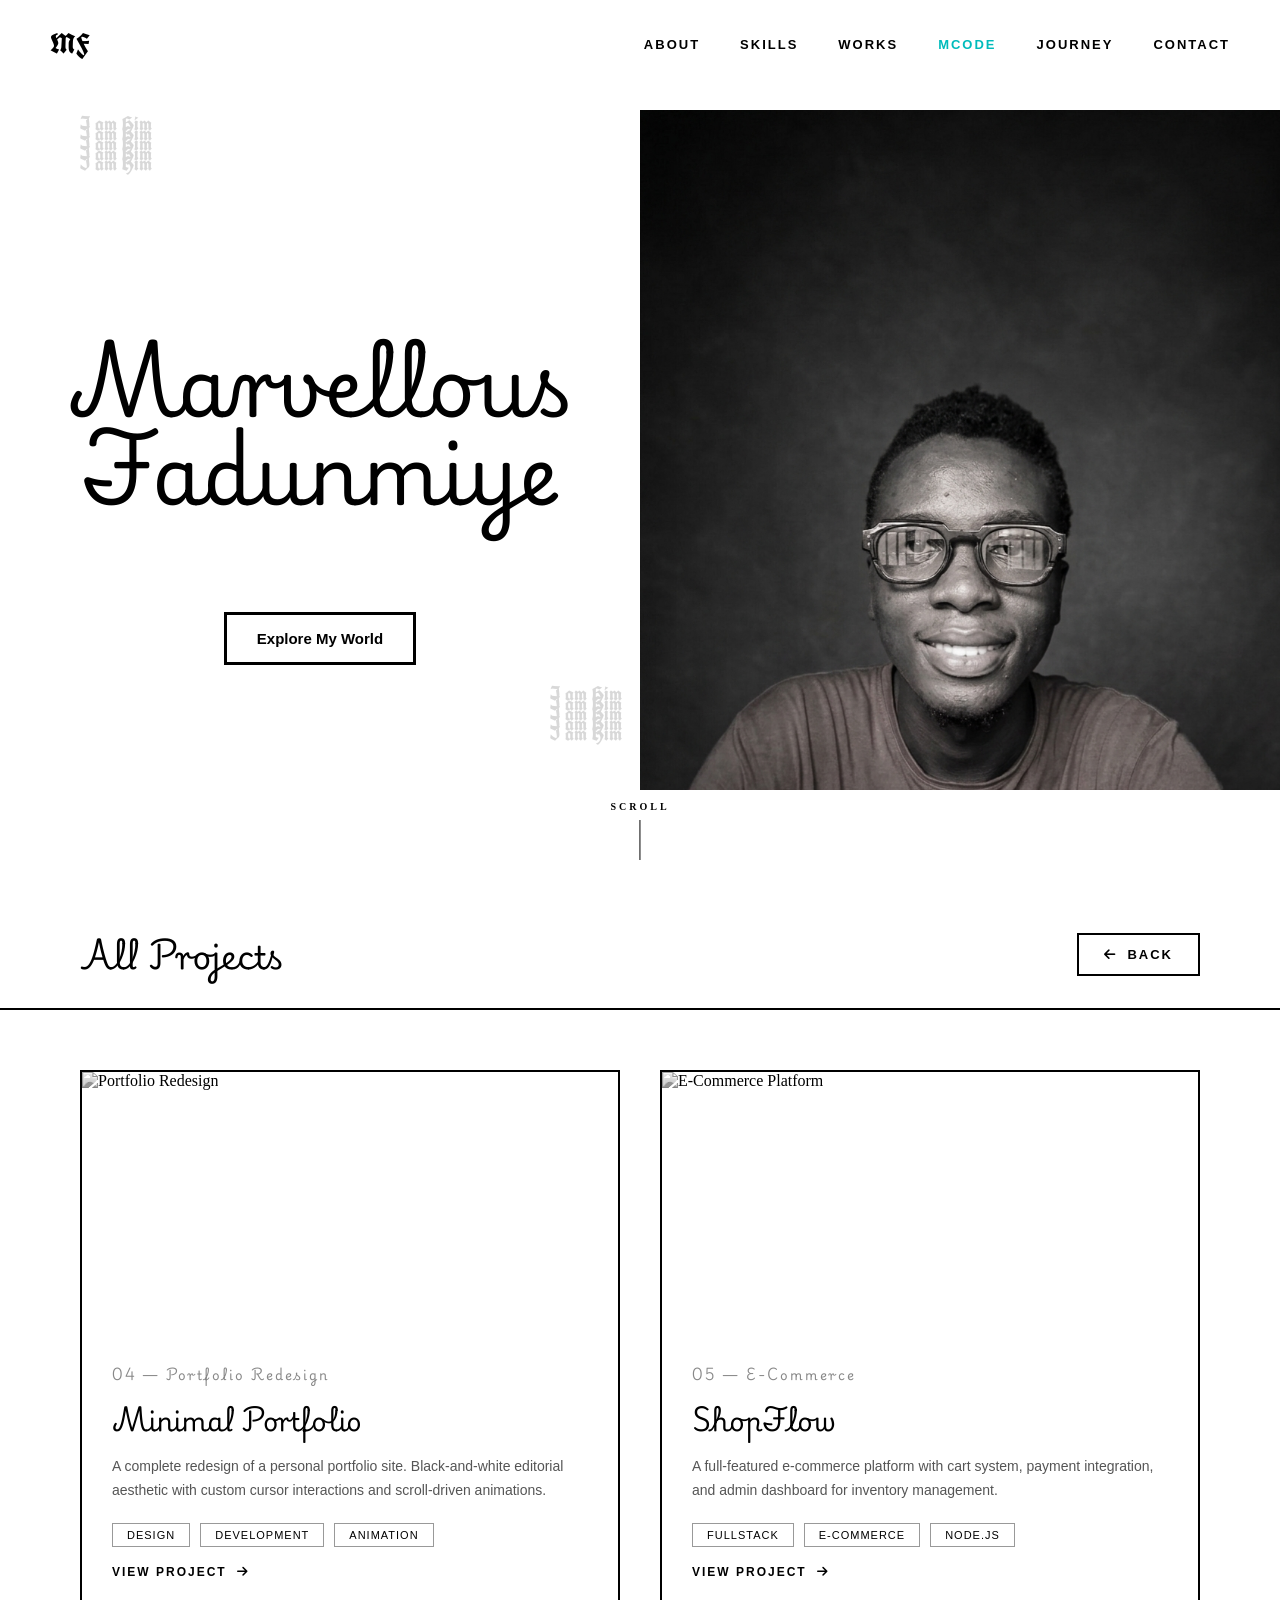
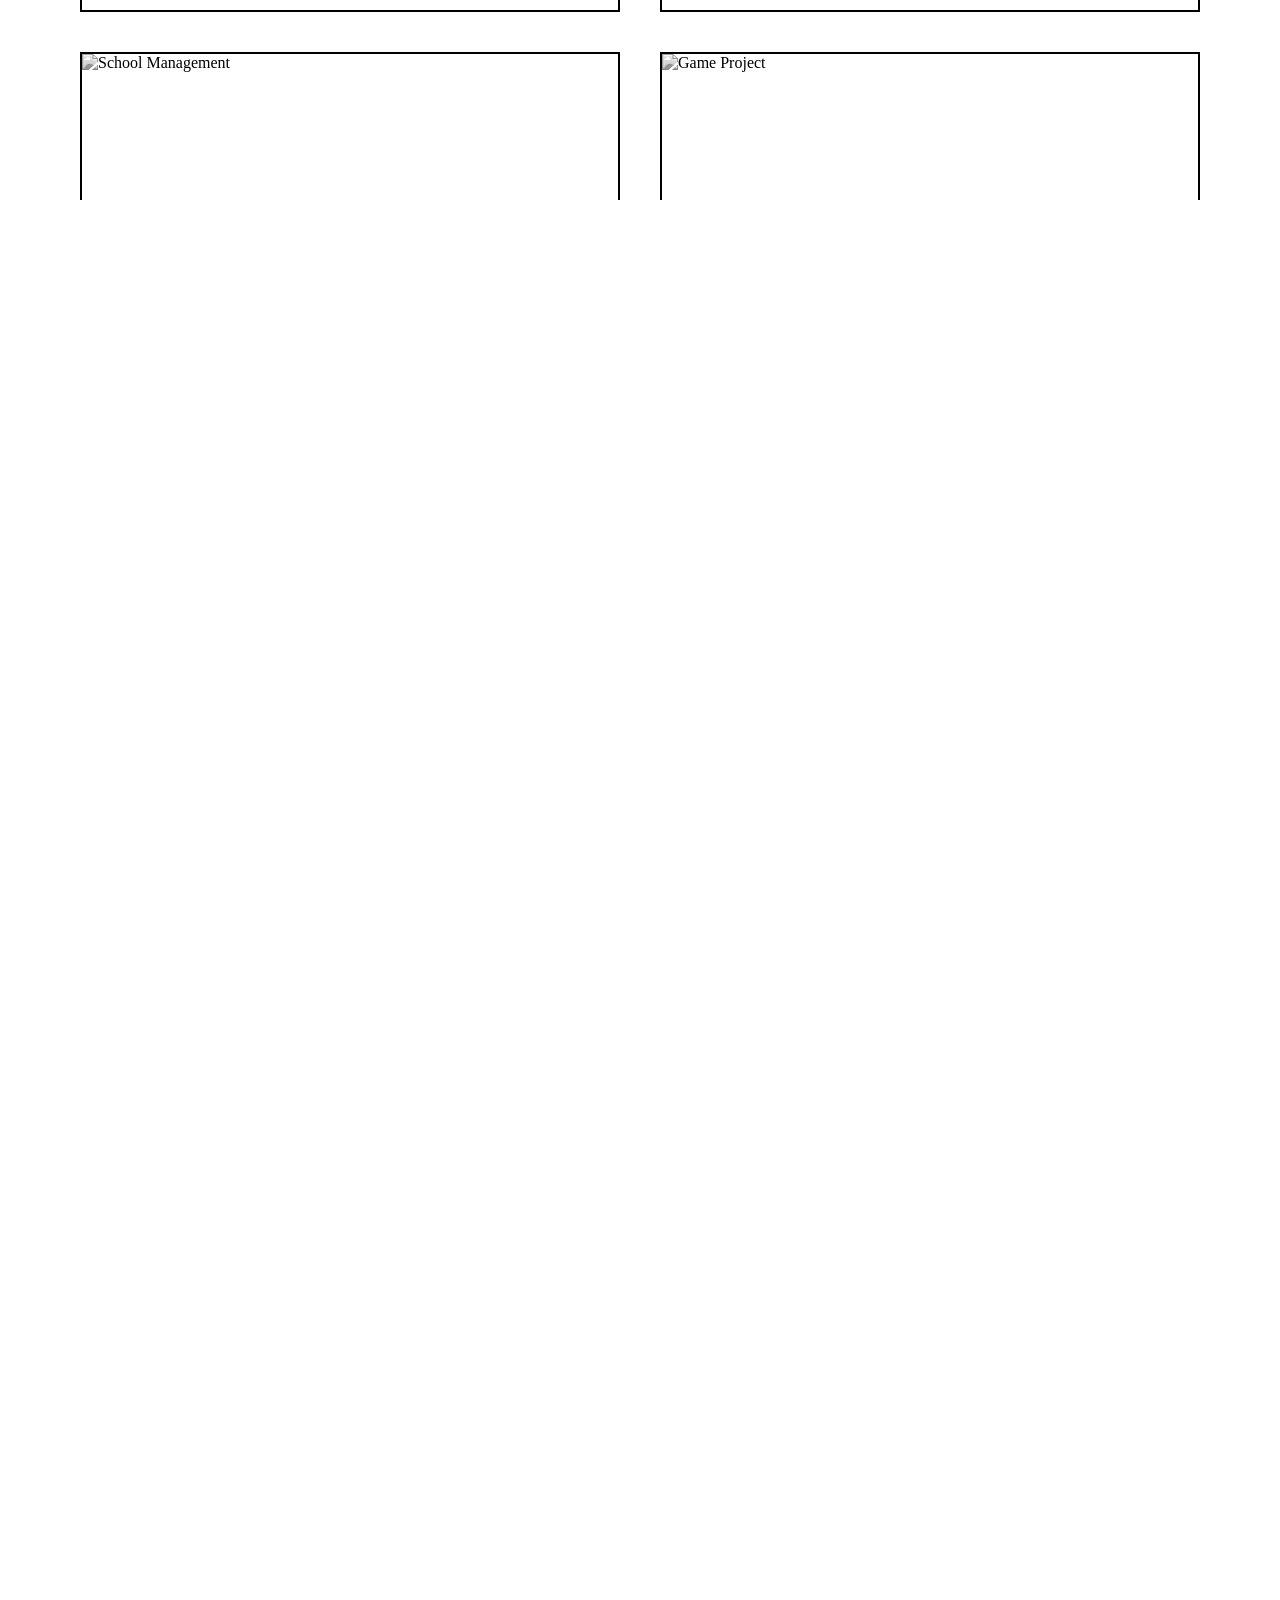
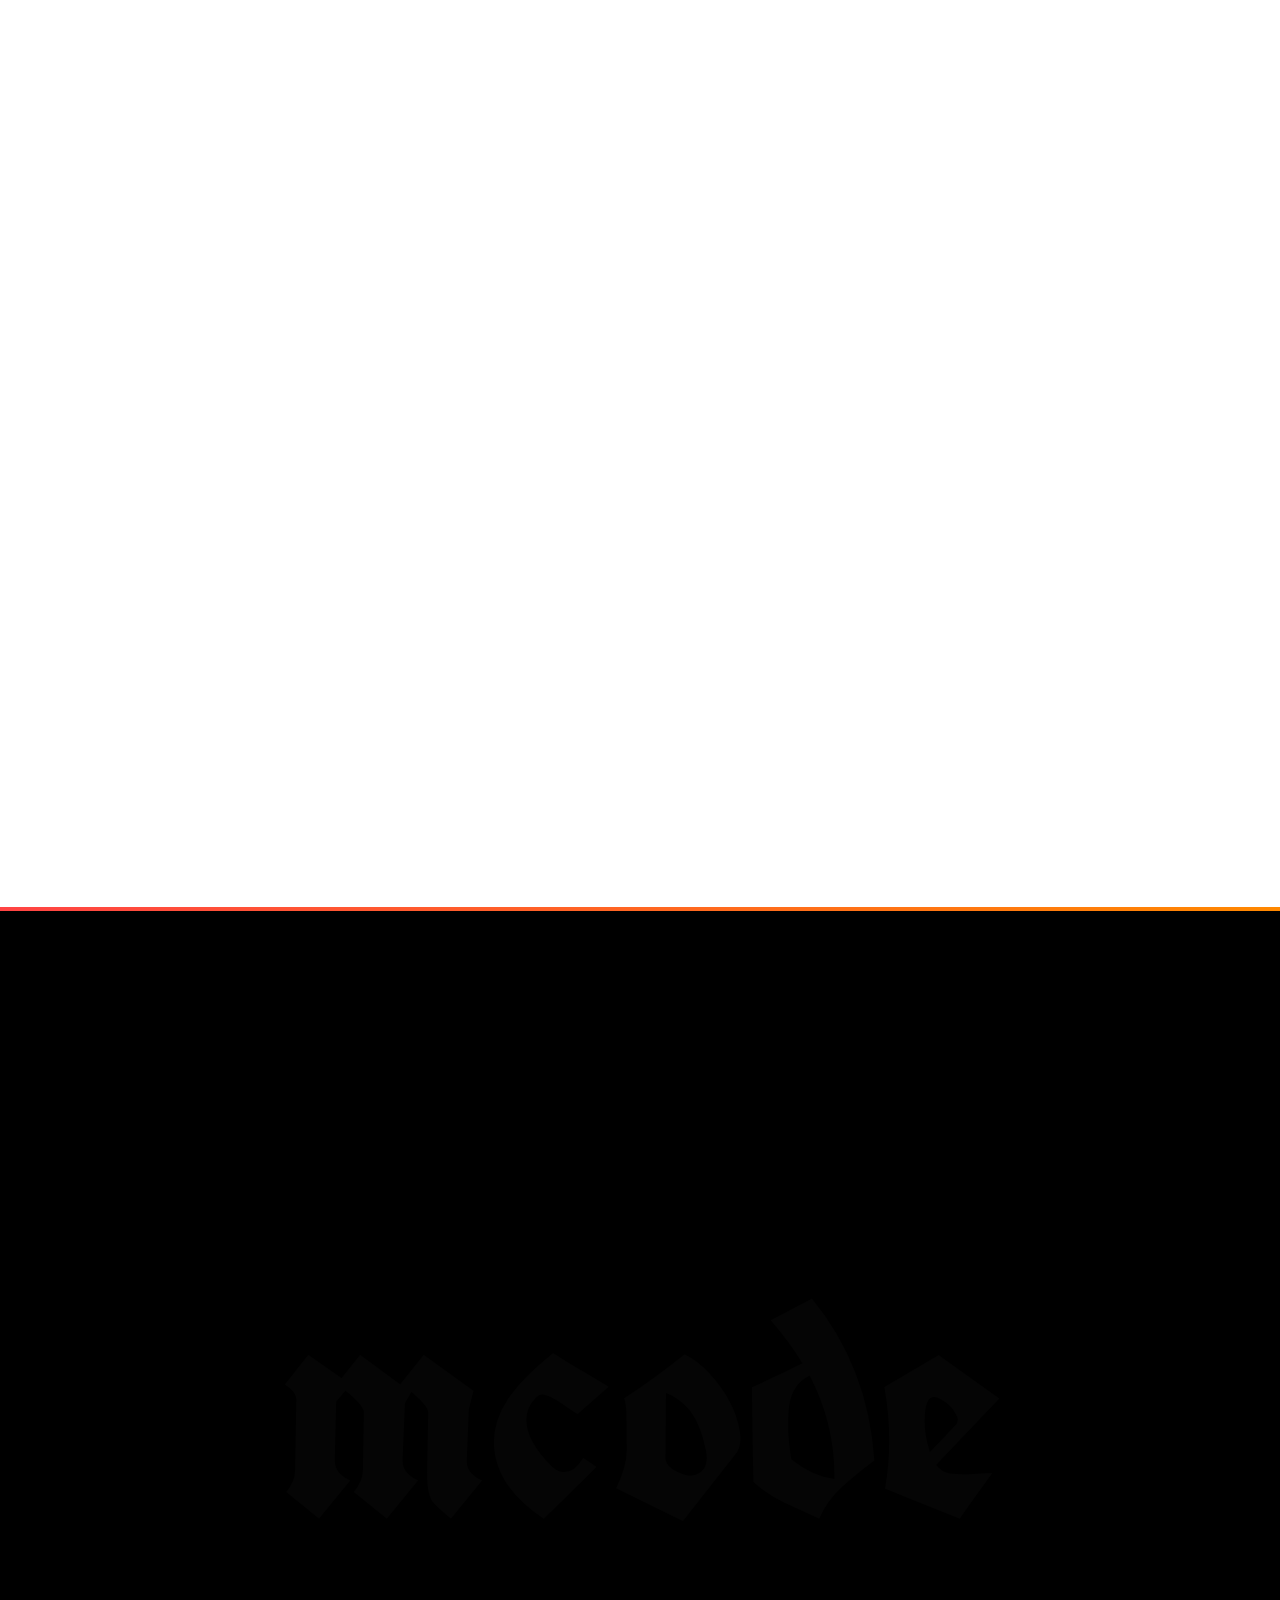
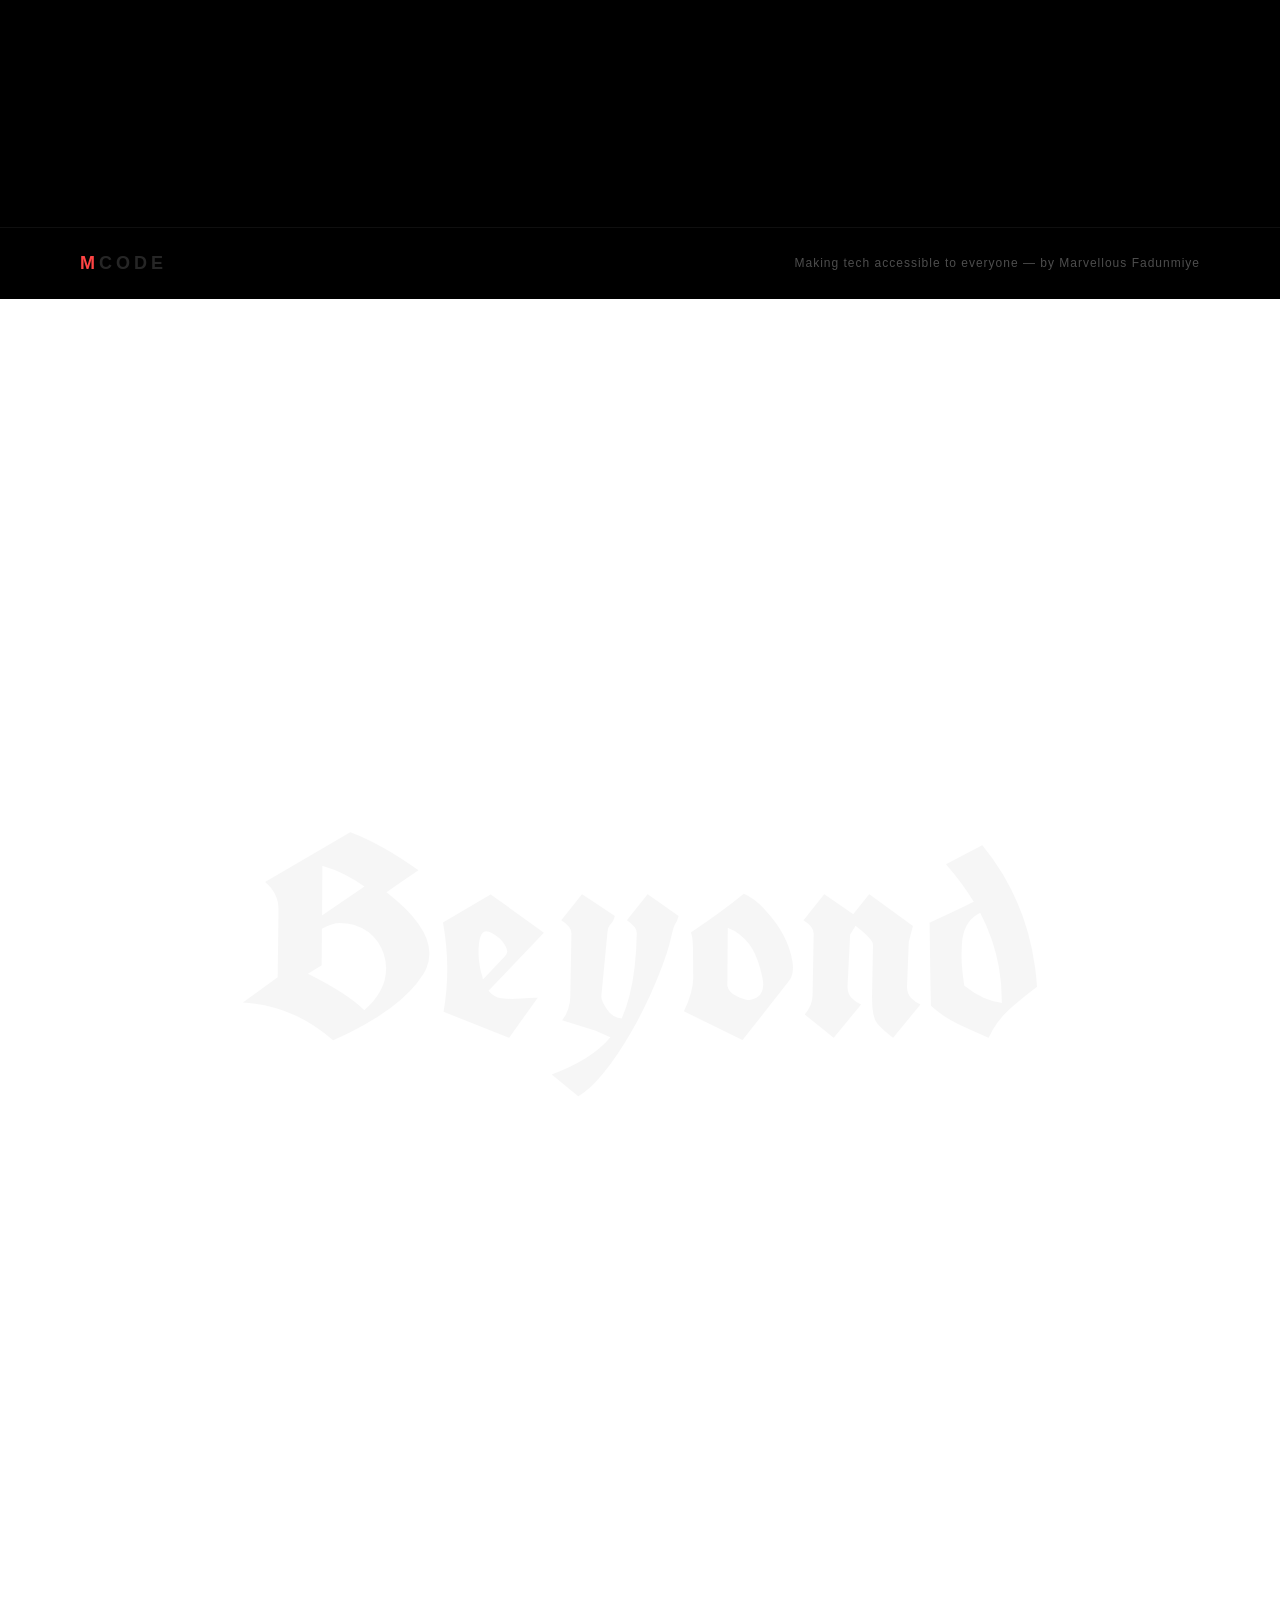
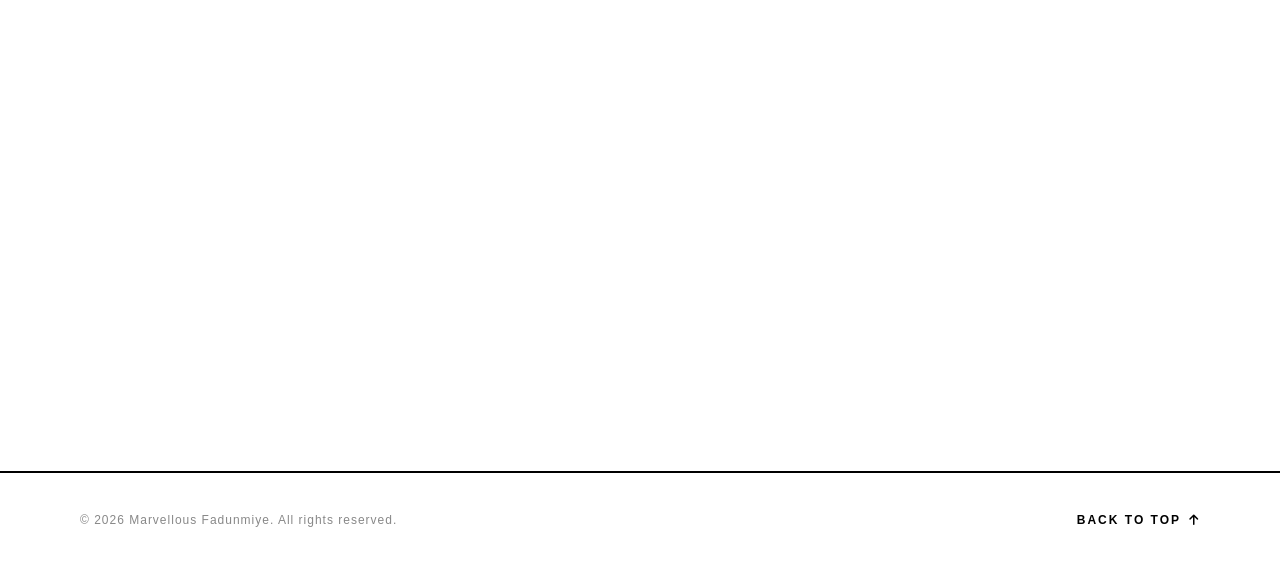
==== index.html @ e7feb82c "add content" ====
<!doctype html>
<html lang="en">
  <head>
    <meta charset="UTF-8" />
    <meta name="viewport" content="width=device-width, initial-scale=1.0" />
    <title>Marvellous Fadunmiye</title>
    <link rel="stylesheet" href="./style/main.css" />
    <link
      rel="stylesheet"
      href="https://cdnjs.cloudflare.com/ajax/libs/font-awesome/6.5.0/css/all.min.css"
    />
  </head>
  <body>
    <div class="cursor-dot" id="cursorDot"></div>
    <div class="cursor-ring" id="cursorRing"></div>

    <!-- Navigation -->
    <nav>
      <a href="#" class="logo">MF</a>
      <ul class="nav-links">
        <li><a href="#about">About</a></li>
        <li><a href="#skills">Skills</a></li>
        <li><a href="#works">Works</a></li>
        <li><a href="#mcode" class="mcode-link">mcode</a></li>
        <li><a href="#experience">Journey</a></li>
        <li><a href="#contact">Contact</a></li>
      </ul>
      <div class="menu-toggle" id="menuToggle">
        <span></span><span></span><span></span>
      </div>
    </nav>

    <!-- Mobile Menu -->
    <div class="mobile-menu" id="mobileMenu">
      <a href="#about" onclick="closeMenu()">About</a>
      <a href="#skills" onclick="closeMenu()">Skills</a>
      <a href="#works" onclick="closeMenu()">Works</a>
      <a href="#mcode" class="mcode-mobile-link" onclick="closeMenu()">mcode</a>
      <a href="#experience" onclick="closeMenu()">Journey</a>
      <a href="#contact" onclick="closeMenu()">Contact</a>
    </div>

    <!-- Hero -->
    <section class="introduction" id="hero">
      <div class="cta">
        <p class="nom">Marvellous<br />Fadunmiye</p>
        <div class="des">
          <p>I am Him</p>
          <p>I am Him</p>
          <p>I am Him</p>
          <p>I am Him</p>
          <p>I am Him</p>
        </div>
        <div class="des2">
          <p>I am Him</p>
          <p>I am Him</p>
          <p>I am Him</p>
          <p>I am Him</p>
          <p>I am Him</p>
        </div>
        <button
          class="btn"
          onclick="
            document
              .getElementById('about')
              .scrollIntoView({ behavior: 'smooth' })
          "
        >
          Explore My World
        </button>
      </div>
      <div class="img">
        <img src="img/1778254512296 (2).png" alt="Marvellous Fadunmiye" />
      </div>
      <div class="scroll-indicator">
        <span>Scroll</span>
        <div class="line"></div>
      </div>
    </section>

    <!-- Marquee -->
    <div class="marquee-section">
      <div class="marquee-track">
        <span>Developer</span><span>Designer</span><span>Teacher</span>
        <span>Founder</span><span>Game Dev</span><span>Francophone</span>
        <span>Developer</span><span>Designer</span><span>Teacher</span>
        <span>Founder</span><span>Game Dev</span><span>Francophone</span>
      </div>
    </div>

    <!-- About -->
    <section class="about" id="about">
      <div class="about-text">
        <div class="section-label reveal">About Me</div>
        <div class="section-title reveal reveal-delay-1">
          A developer,<br />a teacher,<br />a builder
        </div>
        <p class="reveal reveal-delay-2">
          I started learning web development in 2023 at
          <strong>Larva Coding Academy</strong>. That same year, after
          completing my training, I was recruited as a tutor there — I went from
          student to teacher in months. That experience shaped everything.
        </p>
        <p class="reveal reveal-delay-3">
          Since then, I've worked on countless projects — from websites to web
          apps to brand identities. In 2024, I was privileged to teach at a
          <strong>federal college in Ibadan</strong>, further deepening my
          passion for education and knowledge transfer.
        </p>
        <p class="reveal reveal-delay-4">
          In 2025, I picked up <strong>French</strong> because I fell in love
          with the language. And now in 2026, I'm building
          <strong>mcode</strong> — an online tech school born from a simple
          truth: a lot of people want to learn tech but can't afford it, and
          when they try to teach themselves, they get stuck. I'm changing that.
        </p>

        <div class="about-stats reveal">
          <div class="stat">
            <h3>2023</h3>
            <p>Started Coding</p>
          </div>
          <div class="stat">
            <h3>50+</h3>
            <p>Projects Built</p>
          </div>
          <div class="stat">
            <h3>2+</h3>
            <p>Years Teaching</p>
          </div>
        </div>
      </div>

      <div class="about-image reveal">
        <div class="frame">
          <img src="img/20260213_133821.jpg" alt="About Marvellous" />
        </div>
        <div class="offset-text">Larva '23</div>
      </div>
    </section>

    <!-- Skills -->
    <section class="skills" id="skills">
      <div class="section-label reveal">What I Do</div>
      <div class="section-title reveal reveal-delay-1">Skills & Expertise</div>

      <div class="skills-grid">
        <div class="skill-card reveal reveal-delay-1">
          <div class="skill-number">01</div>
          <div class="skill-icon"><i class="fas fa-code"></i></div>
          <h3>Web Development</h3>
          <p>
            Building fast, responsive, and accessible websites and web apps
            using modern frameworks and clean code.
          </p>
        </div>
        <div class="skill-card reveal reveal-delay-2">
          <div class="skill-number">02</div>
          <div class="skill-icon"><i class="fas fa-pen-nib"></i></div>
          <h3>UI/UX Design</h3>
          <p>
            Creating intuitive interfaces and seamless user experiences that
            connect people with products meaningfully.
          </p>
        </div>
        <div class="skill-card reveal reveal-delay-3">
          <div class="skill-number">03</div>
          <div class="skill-icon"><i class="fas fa-gamepad"></i></div>
          <h3>Game Development</h3>
          <p>
            Newly diving into game dev — exploring interactive worlds,
            mechanics, and bringing creative ideas to life through code.
          </p>
        </div>
        <div class="skill-card reveal reveal-delay-4">
          <div class="skill-number">04</div>
          <div class="skill-icon">
            <i class="fas fa-chalkboard-teacher"></i>
          </div>
          <h3>Teaching & Mentoring</h3>
          <p>
            From Larva Coding Academy to a federal college in Ibadan — breaking
            down complex concepts so anyone can understand.
          </p>
        </div>
        <div class="skill-card reveal reveal-delay-1">
          <div class="skill-number">05</div>
          <div class="skill-icon"><i class="fas fa-palette"></i></div>
          <h3>Brand Identity</h3>
          <p>
            Developing cohesive visual identities — from logos to full brand
            systems that tell your story effectively.
          </p>
        </div>
        <div class="skill-card reveal reveal-delay-2">
          <div class="skill-number">06</div>
          <div class="skill-icon"><i class="fas fa-language"></i></div>
          <h3>French Language</h3>
          <p>
            Learning French since 2025 out of pure love for the language. Adding
            a bilingual edge to everything I build.
          </p>
        </div>
      </div>
    </section>

    <!-- Works -->
    <section class="works" id="works">
      <div class="section-label reveal">Selected Works</div>
      <div class="section-title reveal reveal-delay-1">Recent Projects</div>

      <div class="works-grid">
        <div class="work-item reveal">
          <div class="work-info">
            <div class="work-number">01</div>
            <h3>Lumina Dashboard</h3>
            <p>
              A comprehensive analytics dashboard designed for a fintech
              startup. Clean data visualization with real-time updates and an
              intuitive navigation system.
            </p>
            <div class="work-tags">
              <span>UI/UX</span><span>Dashboard</span><span>Fintech</span>
            </div>
            <a href="#" class="work-link"
              >View Project <i class="fas fa-arrow-right"></i
            ></a>
          </div>
          <div class="work-image">
            <img src="img/1778254512296 (2).png" alt="Lumina Dashboard" />
          </div>
        </div>

        <div class="work-item reverse reveal">
          <div class="work-info">
            <div class="work-number">02</div>
            <h3>Noir Fashion</h3>
            <p>
              An e-commerce platform for a luxury fashion brand. Minimalist
              design approach with emphasis on product photography and smooth
              shopping experience.
            </p>
            <div class="work-tags">
              <span>E-Commerce</span><span>Fashion</span><span>Branding</span>
            </div>
            <a href="#" class="work-link"
              >View Project <i class="fas fa-arrow-right"></i
            ></a>
          </div>
          <div class="work-image">
            <img src="img/1778254512296 (2).png" alt="Noir Fashion" />
          </div>
        </div>

        <div class="work-item reveal">
          <div class="work-info">
            <div class="work-number">03</div>
            <h3>Pulse Health App</h3>
            <p>
              A health and wellness mobile application with habit tracking,
              workout plans, and personalized insights. Designed for simplicity
              and daily motivation.
            </p>
            <div class="work-tags">
              <span>Mobile</span><span>Health</span><span>App Design</span>
            </div>
            <a href="#" class="work-link"
              >View Project <i class="fas fa-arrow-right"></i
            ></a>
          </div>
          <div class="work-image">
            <img src="img/1778254512296 (2).png" alt="Pulse Health App" />
          </div>
        </div>
      </div>

      <div class="view-more-wrap reveal">
        <button class="view-more-btn" onclick="openProjectsPage()">
          View More Projects
          <i class="fas fa-arrow-right"></i>
        </button>
      </div>
    </section>

    <!-- ═══ PROJECTS PAGE (overlay) ═══ -->
    <div class="projects-page" id="projectsPage">
      <div class="projects-page-header">
        <h2>All Projects</h2>
        <button class="back-btn" onclick="closeProjectsPage()">
          <i class="fas fa-arrow-left"></i> Back
        </button>
      </div>
      <div class="projects-page-body">
        <div class="projects-page-grid">
          <div class="pp-card">
            <div class="pp-card-img">
              <img
                src="https://picsum.photos/seed/pp-portfolio/600/400.jpg"
                alt="Portfolio Redesign"
              />
            </div>
            <div class="pp-card-body">
              <div class="pp-num">04 — Portfolio Redesign</div>
              <h3>Minimal Portfolio</h3>
              <p>
                A complete redesign of a personal portfolio site.
                Black-and-white editorial aesthetic with custom cursor
                interactions and scroll-driven animations.
              </p>
              <div class="work-tags" style="margin-bottom: 15px">
                <span>Design</span><span>Development</span
                ><span>Animation</span>
              </div>
              <a href="#" class="work-link"
                >View Project <i class="fas fa-arrow-right"></i
              ></a>
            </div>
          </div>

          <div class="pp-card">
            <div class="pp-card-img">
              <img
                src="https://picsum.photos/seed/pp-ecom/600/400.jpg"
                alt="E-Commerce Platform"
              />
            </div>
            <div class="pp-card-body">
              <div class="pp-num">05 — E-Commerce</div>
              <h3>ShopFlow</h3>
              <p>
                A full-featured e-commerce platform with cart system, payment
                integration, and admin dashboard for inventory management.
              </p>
              <div class="work-tags" style="margin-bottom: 15px">
                <span>Fullstack</span><span>E-Commerce</span
                ><span>Node.js</span>
              </div>
              <a href="#" class="work-link"
                >View Project <i class="fas fa-arrow-right"></i
              ></a>
            </div>
          </div>

          <div class="pp-card">
            <div class="pp-card-img">
              <img
                src="https://picsum.photos/seed/pp-school/600/400.jpg"
                alt="School Management"
              />
            </div>
            <div class="pp-card-body">
              <div class="pp-num">06 — EdTech</div>
              <h3>SchoolManage Pro</h3>
              <p>
                A school management system built for a federal college in
                Ibadan. Handles student records, course registration, and result
                computation.
              </p>
              <div class="work-tags" style="margin-bottom: 15px">
                <span>Web App</span><span>Education</span><span>Database</span>
              </div>
              <a href="#" class="work-link"
                >View Project <i class="fas fa-arrow-right"></i
              ></a>
            </div>
          </div>

          <div class="pp-card">
            <div class="pp-card-img">
              <img
                src="https://picsum.photos/seed/pp-game/600/400.jpg"
                alt="Game Project"
              />
            </div>
            <div class="pp-card-body">
              <div class="pp-num">07 — Game Dev</div>
              <h3>Shadow Runner</h3>
              <p>
                An early game development project — a 2D side-scroller built as
                I explore the world of game design and interactive storytelling.
              </p>
              <div class="work-tags" style="margin-bottom: 15px">
                <span>Game Dev</span><span>2D</span><span>Experimental</span>
              </div>
              <a href="#" class="work-link"
                >View Project <i class="fas fa-arrow-right"></i
              ></a>
            </div>
          </div>

          <div class="pp-card">
            <div class="pp-card-img">
              <img
                src="https://picsum.photos/seed/pp-blog/600/400.jpg"
                alt="Blog Platform"
              />
            </div>
            <div class="pp-card-body">
              <div class="pp-num">08 — Content</div>
              <h3>InkWell Blog</h3>
              <p>
                A clean, typography-focused blogging platform with markdown
                support, category filtering, and a reading time estimator.
              </p>
              <div class="work-tags" style="margin-bottom: 15px">
                <span>Blog</span><span>Frontend</span><span>Markdown</span>
              </div>
              <a href="#" class="work-link"
                >View Project <i class="fas fa-arrow-right"></i
              ></a>
            </div>
          </div>

          <div class="pp-card">
            <div class="pp-card-img">
              <img
                src="https://picsum.photos/seed/pp-mcode/600/400.jpg"
                alt="mcode"
              />
            </div>
            <div class="pp-card-body">
              <div class="pp-num">09 — Startup</div>
              <h3>mcode</h3>
              <p>
                The brand identity and waitlist landing page for mcode — an
                online tech school making quality tech education accessible to
                everyone.
              </p>
              <div class="work-tags" style="margin-bottom: 15px">
                <span>Branding</span><span>EdTech</span><span>Startup</span>
              </div>
              <a href="#mcode" class="work-link" onclick="closeProjectsPage()"
                >Learn About mcode <i class="fas fa-arrow-right"></i
              ></a>
            </div>
          </div>
        </div>
      </div>
    </div>

    <!-- ═══ MCODE ═══ -->
    <section class="mcode-section" id="mcode">
      <div class="mcode-topbar"></div>
      <div class="mcode-bg-text">mcode</div>

      <div class="mcode-inner">
        <div class="mcode-left">
          <div class="mcode-badge reveal">
            <div class="pulse-dot"></div>
            Coming January 2027
          </div>

          <h2 class="reveal reveal-delay-1">
            Introducing<br /><span class="highlight">mcode</span>
          </h2>

          <p class="mcode-desc reveal reveal-delay-2">
            I've seen the rise of tech firsthand. I've also seen how many people
            want to learn but simply <strong>can't afford it</strong>. They try
            to teach themselves, hit a wall, and get stuck with no one to guide
            them.
          </p>

          <p class="mcode-desc reveal reveal-delay-2" style="margin-top: -15px">
            <strong>mcode</strong> exists to change that. An online tech school
            where quality education isn't locked behind a paywall — where
            anyone, regardless of their background, can learn to code and build
            a future in tech.
          </p>

          <div class="mcode-pills reveal reveal-delay-3">
            <span>Frontend Dev</span><span>Backend Dev</span>
            <span>UI/UX Design</span><span>Mobile Dev</span>
            <span>Game Dev</span><span>React</span> <span>Node.js</span
            ><span>Python</span>
          </div>

          <div class="mcode-cta-row reveal reveal-delay-4">
            <a href="#" class="mcode-btn">
              Join the Waitlist <i class="fas fa-arrow-right"></i>
            </a>
            <a href="#" class="mcode-btn-secondary">
              <i class="fas fa-play"></i> Learn More
            </a>
          </div>
        </div>

        <div class="mcode-right">
          <div class="mcode-countdown-card reveal">
            <div class="mcode-countdown-label">Launch Countdown</div>
            <div class="mcode-countdown" id="countdown">
              <div class="countdown-unit">
                <div class="number" id="days">000</div>
                <div class="label">Days</div>
              </div>
              <div class="countdown-separator">:</div>
              <div class="countdown-unit">
                <div class="number" id="hours">00</div>
                <div class="label">Hours</div>
              </div>
              <div class="countdown-separator">:</div>
              <div class="countdown-unit">
                <div class="number" id="minutes">00</div>
                <div class="label">Mins</div>
              </div>
              <div class="countdown-separator">:</div>
              <div class="countdown-unit">
                <div class="number" id="seconds">00</div>
                <div class="label">Secs</div>
              </div>
            </div>
            <div class="mcode-launch-date">January 31, 2027</div>
          </div>

          <div class="mcode-features reveal reveal-delay-1">
            <div class="mcode-feature">
              <div class="feat-icon"><i class="fas fa-laptop-code"></i></div>
              <h4>Project-Based</h4>
              <p>
                Learn by building real projects, not watching tutorials
                endlessly
              </p>
            </div>
            <div class="mcode-feature">
              <div class="feat-icon">
                <i class="fas fa-hand-holding-heart"></i>
              </div>
              <h4>Accessible</h4>
              <p>
                Quality tech education that doesn't lock people out based on
                funds
              </p>
            </div>
            <div class="mcode-feature">
              <div class="feat-icon"><i class="fas fa-users"></i></div>
              <h4>Community</h4>
              <p>
                A tight-knit community so no one learns alone or gets stuck in
                silence
              </p>
            </div>
            <div class="mcode-feature">
              <div class="feat-icon"><i class="fas fa-certificate"></i></div>
              <h4>Certified</h4>
              <p>
                Earn recognized certificates that actually mean something in the
                industry
              </p>
            </div>
          </div>

          <div class="mcode-social-proof reveal reveal-delay-2">
            <div class="avatars">
              <span>M</span><span>A</span><span>T</span><span>+</span>
            </div>
            <div class="proof-text">
              <strong>200+ people</strong> already on the waitlist
            </div>
          </div>
        </div>
      </div>

      <div class="mcode-bottom-strip">
        <div class="mcode-logo-text"><span>m</span>code</div>
        <p>Making tech accessible to everyone — by Marvellous Fadunmiye</p>
      </div>
    </section>

    <!-- ═══ BEYOND CODE (replaces testimonials) ═══ -->
    <section class="beyond-code" id="beyond">
      <div class="bc-bg">Beyond</div>
      <div class="section-label reveal">Beyond the Code</div>
      <div class="section-title reveal reveal-delay-1">
        More Than<br />Just a Developer
      </div>

      <div class="beyond-grid">
        <div class="bc-card reveal reveal-delay-1">
          <div class="bc-icon"><i class="fas fa-chalkboard-teacher"></i></div>
          <div class="bc-year">Since 2023</div>
          <h3>The Teacher</h3>
          <p>
            From being recruited as a tutor at Larva Coding Academy the same
            year I learned, to teaching at a federal college in Ibadan —
            teaching isn't something I do, it's who I am. I believe knowledge
            multiplies when shared.
          </p>
        </div>

        <div class="bc-card reveal reveal-delay-2">
          <div class="bc-flag">🇫🇷</div>
          <div class="bc-icon"><i class="fas fa-language"></i></div>
          <div class="bc-year">Since 2025</div>
          <h3>The Francophone</h3>
          <p>
            I started learning French in 2025 out of pure love for the language.
            There's something about the way French sounds, the way it expresses
            emotion — it adds another dimension to how I see the world and
            connect with people.
          </p>
        </div>

        <div class="bc-card reveal reveal-delay-3">
          <div class="bc-icon"><i class="fas fa-gamepad"></i></div>
          <div class="bc-year">2026 — Now</div>
          <h3>The Game Developer</h3>
          <p>
            Just stepped into game development and already hooked. There's a
            different kind of magic in building interactive worlds — where code
            meets art meets storytelling. Still early, but the fire is lit.
          </p>
        </div>

        <div class="bc-card reveal reveal-delay-4">
          <div class="bc-icon"><i class="fas fa-heart"></i></div>
          <div class="bc-year">The Mission</div>
          <h3>The Problem Solver</h3>
          <p>
            I saw a problem — people want to learn tech but can't afford it.
            They try self-learning and get stuck. mcode is my answer. Every
            project I take on, every skill I pick up, feeds into this larger
            mission of making tech truly accessible.
          </p>
        </div>
      </div>
    </section>

    <!-- Experience -->
    <section class="experience" id="experience">
      <div>
        <div class="section-label reveal">Journey</div>
        <div class="section-title reveal reveal-delay-1">My Timeline</div>
      </div>

      <div class="timeline reveal reveal-delay-2">
        <div class="timeline-item">
          <div class="year">2026 — Present</div>
          <h3>Founder & CEO</h3>
          <div class="company">mcode — Online Tech School</div>
          <p>
            Building an online tech school from scratch — curriculum design,
            platform development, brand identity. Born from the belief that tech
            education should be accessible to everyone, not just those who can
            afford it.
          </p>
        </div>
        <div class="timeline-item">
          <div class="year">2025</div>
          <h3>French Language Student</h3>
          <div class="company">Self-Taught</div>
          <p>
            Started learning French out of a deep love for the language. Adding
            a bilingual dimension to my skill set and worldview.
          </p>
        </div>
        <div class="timeline-item">
          <div class="year">2024</div>
          <h3>Lecturer</h3>
          <div class="company">Federal College, Ibadan</div>
          <p>
            Privileged to teach at a federal college in Ibadan, further honing
            my ability to break down complex technical concepts for diverse
            groups of students.
          </p>
        </div>
        <div class="timeline-item">
          <div class="year">2023 — 2024</div>
          <h3>Tutor & Web Developer</h3>
          <div class="company">Larva Coding Academy</div>
          <p>
            Started as a student learning web development. Was recruited as a
            tutor the same year after completing my training. Taught multiple
            cohorts while taking on freelance projects.
          </p>
        </div>
        <div class="timeline-item">
          <div class="year">2023</div>
          <h3>The Beginning</h3>
          <div class="company">Larva Coding Academy — Student</div>
          <p>
            Walked into Larva Coding Academy with zero coding knowledge. Walked
            out as a developer — and walked right back in as a teacher. This is
            where it all started.
          </p>
        </div>
      </div>
    </section>

    <!-- Contact -->
    <section class="contact" id="contact">
      <div class="section-label reveal">Get In Touch</div>
      <div class="section-title reveal reveal-delay-1">Let's Connect</div>
      <p class="contact-subtitle reveal reveal-delay-2">
        Got a project, want to collaborate, interested in mcode, or just want to
        say hello? I'm always open to conversations that lead to something
        great.
      </p>
      <a
        href="mailto:hello@marvellousfadunmiye.com"
        class="contact-email reveal reveal-delay-3"
        >hello@marvellousfadunmiye.com</a
      >

      <div class="contact-socials reveal reveal-delay-4">
        <a href="#" aria-label="Twitter"><i class="fab fa-x-twitter"></i></a>
        <a href="#" aria-label="GitHub"><i class="fab fa-github"></i></a>
        <a href="#" aria-label="LinkedIn"><i class="fab fa-linkedin-in"></i></a>
        <a href="#" aria-label="Dribbble"><i class="fab fa-dribbble"></i></a>
        <a href="#" aria-label="Instagram"><i class="fab fa-instagram"></i></a>
      </div>
    </section>

    <!-- Footer -->
    <footer>
      <p>&copy; 2026 Marvellous Fadunmiye. All rights reserved.</p>
      <a href="#hero" class="back-top"
        >Back to Top <i class="fas fa-arrow-up"></i
      ></a>
    </footer>
  </body>
</html>
---- style/main.css ----
@import url("https://fonts.googleapis.com/css2?family=Playwrite+HU:wght@100..400&family=UnifrakturCook:wght@700&display=swap");

* {
  margin: 0;
  padding: 0;
  box-sizing: border-box;
}

::-webkit-scrollbar {
  width: 6px;
}

::-webkit-scrollbar-track {
  background: white;
}

::-webkit-scrollbar-thumb {
  background: black;
  border-radius: 3px;
}

:root {
  --primary-color: white;
  --secondary-color: black;
  --font1: "Playwrite HU", cursive;
  --font2: "UnifrakturCook", cursive;
  --sans: sans-serif;
}

html {
  scroll-behavior: smooth;
}

body {
  background: var(--primary-color);
  color: var(--secondary-color);
  overflow-x: hidden;
  cursor: default;
}

/* ─── CUSTOM CURSOR ─── */
.cursor-dot {
  width: 8px;
  height: 8px;
  background: black;
  border-radius: 50%;
  position: fixed;
  pointer-events: none;
  z-index: 9999;
  transition: transform 0.1s;
  mix-blend-mode: difference;
}

.cursor-ring {
  width: 40px;
  height: 40px;
  border: 2px solid black;
  border-radius: 50%;
  position: fixed;
  pointer-events: none;
  z-index: 9998;
  transition:
    transform 0.15s ease-out,
    width 0.3s,
    height 0.3s,
    border-color 0.3s;
  mix-blend-mode: difference;
}

.cursor-ring.hover {
  width: 60px;
  height: 60px;
  border-color: white;
}

/* ─── NAVIGATION ─── */
nav {
  position: fixed;
  top: 0;
  left: 0;
  width: 100%;
  padding: 25px 50px;
  display: flex;
  justify-content: space-between;
  align-items: center;
  z-index: 100;
  mix-blend-mode: difference;
}

nav .logo {
  font-family: var(--font2);
  font-size: 28px;
  color: white;
  text-decoration: none;
}

nav .nav-links {
  display: flex;
  gap: 40px;
  list-style: none;
}

nav .nav-links a {
  text-decoration: none;
  color: white;
  font-family: var(--sans);
  font-size: 13px;
  font-weight: bold;
  text-transform: uppercase;
  letter-spacing: 2px;
  position: relative;
  padding-bottom: 4px;
}

nav .nav-links a::after {
  content: "";
  position: absolute;
  bottom: 0;
  left: 0;
  width: 0;
  height: 2px;
  background: white;
  transition: width 0.4s ease;
}

nav .nav-links a:hover::after {
  width: 100%;
}

nav .nav-links a.mcode-link {
  color: #ff4444;
}

nav .nav-links a.mcode-link::after {
  background: #ff4444;
}

.menu-toggle {
  display: none;
  flex-direction: column;
  gap: 6px;
  cursor: pointer;
  z-index: 200;
}

.menu-toggle span {
  width: 30px;
  height: 2px;
  background: white;
  transition: 0.3s;
}

.menu-toggle.active span:nth-child(1) {
  transform: rotate(45deg) translate(5px, 6px);
}

.menu-toggle.active span:nth-child(2) {
  opacity: 0;
}

.menu-toggle.active span:nth-child(3) {
  transform: rotate(-45deg) translate(5px, -6px);
}

/* ─── HERO ─── */
.introduction {
  position: relative;
  display: flex;
  align-items: center;
  justify-content: center;
  min-height: 100vh;
}

.cta {
  display: flex;
  align-items: center;
  justify-content: center;
  flex-direction: column;
  height: 650px;
  width: 700px;
}

.cta .nom {
  margin-top: 100px;
  font-family: var(--font1);
  font-size: 80px;
  text-align: center;
  font-weight: bold;
  line-height: 1.1;
}

.cta button {
  margin-top: 100px;
}

.btn {
  background: none;
  border: 3px solid black;
  padding: 15px 30px;
  font-family: var(--sans);
  cursor: pointer;
  font-weight: bold;
  font-size: 15px;
  transition: 0.4s;
  position: relative;
  overflow: hidden;
}

.btn::before {
  content: "";
  position: absolute;
  top: 0;
  left: -100%;
  width: 100%;
  height: 100%;
  background: black;
  transition: left 0.4s ease;
  z-index: -1;
}

.btn:hover::before {
  left: 0;
}

.btn:hover {
  color: white;
  transform: translate(5px, -5px);
  box-shadow:
    -5px 10px rgba(0, 0, 0, 0.1),
    -5px 10px 0px 2px black;
}

.des {
  height: 70px;
  width: 100px;
  font-family: var(--font2);
  position: absolute;
  left: 80px;
  top: 110px;
  opacity: 0.15;
  user-select: none;
}

.des p {
  position: absolute;
  top: 0;
  font-size: 20px;
}

.des p:nth-child(2) {
  top: 10px;
}

.des p:nth-child(3) {
  top: 20px;
}

.des p:nth-child(4) {
  top: 30px;
}

.des p:nth-child(5) {
  top: 40px;
}

.des2 {
  height: 70px;
  width: 100px;
  font-family: var(--font2);
  position: absolute;
  left: 550px;
  bottom: 150px;
  opacity: 0.15;
  user-select: none;
}

.des2 p {
  position: absolute;
  top: 0;
  font-size: 20px;
}

.des2 p:nth-child(2) {
  top: 10px;
}

.des2 p:nth-child(3) {
  top: 20px;
}

.des2 p:nth-child(4) {
  top: 30px;
}

.des2 p:nth-child(5) {
  top: 40px;
}

.img {
  height: 680px;
  width: 700px;
}

.img img {
  width: 100%;
  height: 100%;
  object-fit: cover;
}

.scroll-indicator {
  position: absolute;
  bottom: 40px;
  left: 50%;
  transform: translateX(-50%);
  display: flex;
  flex-direction: column;
  align-items: center;
  gap: 8px;
  animation: bounce 2s infinite;
}

.scroll-indicator span {
  font-size: 10px;
  text-transform: uppercase;
  letter-spacing: 3px;
  font-weight: bold;
}

.scroll-indicator .line {
  width: 1px;
  height: 40px;
  background: black;
  animation: scrollLine 2s infinite;
}

@keyframes bounce {
  0%,
  100% {
    transform: translateX(-50%) translateY(0);
  }

  50% {
    transform: translateX(-50%) translateY(10px);
  }
}

@keyframes scrollLine {
  0% {
    transform: scaleY(0);
    transform-origin: top;
  }

  50% {
    transform: scaleY(1);
    transform-origin: top;
  }

  51% {
    transform: scaleY(1);
    transform-origin: bottom;
  }

  100% {
    transform: scaleY(0);
    transform-origin: bottom;
  }
}

/* ─── SHARED ─── */
section {
  position: relative;
}

.section-label {
  font-family: var(--sans);
  font-size: 11px;
  text-transform: uppercase;
  letter-spacing: 5px;
  font-weight: bold;
  margin-bottom: 20px;
  display: flex;
  align-items: center;
  gap: 15px;
}

.section-label::before {
  content: "";
  width: 40px;
  height: 1px;
  background: black;
}

.section-title {
  font-family: var(--font1);
  font-size: 64px;
  font-weight: bold;
  line-height: 1.1;
  margin-bottom: 40px;
}

/* ─── MARQUEE ─── */
.marquee-section {
  padding: 40px 0;
  border-top: 2px solid black;
  border-bottom: 2px solid black;
  overflow: hidden;
  white-space: nowrap;
}

.marquee-track {
  display: flex;
  animation: marquee 20s linear infinite;
  width: max-content;
}

.marquee-track span {
  font-family: var(--font2);
  font-size: 48px;
  padding: 0 40px;
  display: flex;
  align-items: center;
  gap: 40px;
}

.marquee-track span::after {
  content: "◆";
  font-size: 12px;
}

@keyframes marquee {
  0% {
    transform: translateX(0);
  }

  100% {
    transform: translateX(-50%);
  }
}

/* ─── ABOUT ─── */
.about {
  padding: 150px 80px;
  display: grid;
  grid-template-columns: 1fr 1fr;
  gap: 80px;
  align-items: start;
}

.about-text p {
  font-family: var(--sans);
  font-size: 16px;
  line-height: 1.9;
  margin-bottom: 25px;
  color: #333;
}

.about-image {
  position: relative;
}

.about-image .frame {
  width: 100%;
  aspect-ratio: 3/4;
  overflow: hidden;
  border: 3px solid black;
  position: relative;
}

.about-image .frame img {
  width: 100%;
  height: 100%;
  object-fit: cover;
  filter: grayscale(100%);
  transition: filter 0.6s;
}

.about-image .frame:hover img {
  filter: grayscale(0%);
}

.about-image .offset-text {
  position: absolute;
  bottom: -30px;
  right: -30px;
  font-family: var(--font2);
  font-size: 36px;
  background: white;
  padding: 10px 25px;
  border: 2px solid black;
  box-shadow: 5px 5px 0 black;
}

.about-stats {
  display: grid;
  grid-template-columns: repeat(3, 1fr);
  gap: 30px;
  margin-top: 50px;
  padding-top: 50px;
  border-top: 2px solid black;
}

.stat h3 {
  font-family: var(--font1);
  font-size: 48px;
  font-weight: bold;
}

.stat p {
  font-family: var(--sans);
  font-size: 12px;
  text-transform: uppercase;
  letter-spacing: 2px;
  margin-top: 5px;
  color: #666;
}

/* ─── SKILLS ─── */
.skills {
  padding: 150px 80px;
}

.skills-grid {
  display: grid;
  grid-template-columns: repeat(auto-fit, minmax(240px, 1fr));
  gap: 0;
}

.skill-card {
  border: 2px solid black;
  border-right: none;
  padding: 45px 30px;
  position: relative;
  transition: 0.4s;
  overflow: hidden;
}

.skill-card:last-child {
  border-right: 2px solid black;
}

.skill-card::before {
  content: "";
  position: absolute;
  top: 0;
  left: 0;
  width: 100%;
  height: 0;
  background: black;
  transition: height 0.5s ease;
  z-index: 0;
}

.skill-card:hover::before {
  height: 100%;
}

.skill-card > * {
  position: relative;
  z-index: 1;
}

.skill-card .skill-icon {
  font-size: 28px;
  margin-bottom: 20px;
  transition: color 0.4s;
}

.skill-card:hover .skill-icon {
  color: white;
}

.skill-card h3 {
  font-family: var(--sans);
  font-size: 18px;
  font-weight: bold;
  text-transform: uppercase;
  letter-spacing: 1px;
  margin-bottom: 12px;
  transition: color 0.4s;
}

.skill-card:hover h3 {
  color: white;
}

.skill-card p {
  font-family: var(--sans);
  font-size: 13px;
  line-height: 1.7;
  color: #666;
  transition: color 0.4s;
}

.skill-card:hover p {
  color: #aaa;
}

.skill-card .skill-number {
  position: absolute;
  top: 12px;
  right: 18px;
  font-family: var(--font1);
  font-size: 55px;
  opacity: 0.08;
  font-weight: bold;
  transition: opacity 0.4s;
}

.skill-card:hover .skill-number {
  opacity: 0.2;
  color: white;
}

/* ─── WORKS ─── */
.works {
  padding: 150px 80px;
}

.works-grid {
  display: flex;
  flex-direction: column;
  gap: 0;
}

.work-item {
  display: grid;
  grid-template-columns: 1fr 1fr;
  border-bottom: 2px solid black;
  min-height: 500px;
  transition: 0.4s;
}

.work-item:first-child {
  border-top: 2px solid black;
}

.work-item:hover {
  background: #f5f5f5;
}

.work-info {
  padding: 60px 50px;
  display: flex;
  flex-direction: column;
  justify-content: center;
}

.work-number {
  font-family: var(--font1);
  font-size: 14px;
  margin-bottom: 20px;
  letter-spacing: 2px;
}

.work-info h3 {
  font-family: var(--font1);
  font-size: 42px;
  font-weight: bold;
  margin-bottom: 20px;
  line-height: 1.2;
}

.work-info p {
  font-family: var(--sans);
  font-size: 15px;
  line-height: 1.8;
  color: #555;
  margin-bottom: 30px;
}

.work-tags {
  display: flex;
  gap: 10px;
  flex-wrap: wrap;
  margin-bottom: 30px;
}

.work-tags span {
  border: 1px solid #999;
  padding: 5px 14px;
  font-size: 11px;
  text-transform: uppercase;
  letter-spacing: 1px;
  font-family: var(--sans);
}

.work-link {
  display: inline-flex;
  align-items: center;
  gap: 10px;
  text-decoration: none;
  color: black;
  font-family: var(--sans);
  font-weight: bold;
  font-size: 13px;
  text-transform: uppercase;
  letter-spacing: 2px;
  transition: gap 0.3s;
}

.work-link:hover {
  gap: 20px;
}

.work-image {
  overflow: hidden;
  position: relative;
}

.work-image img {
  width: 100%;
  height: 100%;
  object-fit: cover;
  filter: grayscale(100%);
  transition:
    filter 0.6s,
    transform 0.6s;
}

.work-item:hover .work-image img {
  filter: grayscale(0%);
  transform: scale(1.05);
}

.work-item.reverse .work-info {
  order: 2;
}

.work-item.reverse .work-image {
  order: 1;
}

.view-more-wrap {
  padding: 50px 0 0;
  display: flex;
  justify-content: center;
}

.view-more-btn {
  display: inline-flex;
  align-items: center;
  gap: 12px;
  background: none;
  border: 3px solid black;
  padding: 18px 40px;
  font-family: var(--sans);
  cursor: pointer;
  font-weight: bold;
  font-size: 14px;
  text-transform: uppercase;
  letter-spacing: 2px;
  transition: 0.4s;
  position: relative;
  overflow: hidden;
  color: black;
  text-decoration: none;
}

.view-more-btn::before {
  content: "";
  position: absolute;
  top: 0;
  left: -100%;
  width: 100%;
  height: 100%;
  background: black;
  transition: left 0.4s ease;
  z-index: -1;
}

.view-more-btn:hover::before {
  left: 0;
}

.view-more-btn:hover {
  color: white;
  transform: translate(5px, -5px);
  box-shadow:
    -5px 10px rgba(0, 0, 0, 0.1),
    -5px 10px 0px 2px black;
}

/* ─── PROJECTS PAGE OVERLAY ─── */
.projects-page {
  position: fixed;
  top: 0;
  left: 0;
  width: 100%;
  height: 100vh;
  background: white;
  z-index: 500;
  overflow-y: auto;
  transform: translateY(100%);
  transition: transform 0.6s cubic-bezier(0.65, 0, 0.35, 1);
}

.projects-page.open {
  transform: translateY(0);
}

.projects-page-header {
  position: sticky;
  top: 0;
  background: white;
  z-index: 10;
  padding: 25px 80px;
  display: flex;
  justify-content: space-between;
  align-items: center;
  border-bottom: 2px solid black;
}

.projects-page-header h2 {
  font-family: var(--font1);
  font-size: 32px;
  font-weight: bold;
}

.projects-page-header .back-btn {
  display: inline-flex;
  align-items: center;
  gap: 10px;
  background: none;
  border: 2px solid black;
  padding: 12px 25px;
  font-family: var(--sans);
  cursor: pointer;
  font-weight: bold;
  font-size: 13px;
  text-transform: uppercase;
  letter-spacing: 2px;
  transition: 0.3s;
  color: black;
}

.projects-page-header .back-btn:hover {
  background: black;
  color: white;
}

.projects-page-body {
  padding: 60px 80px 100px;
}

.projects-page-grid {
  display: grid;
  grid-template-columns: 1fr 1fr;
  gap: 40px;
}

.pp-card {
  border: 2px solid black;
  overflow: hidden;
  transition: 0.3s;
  position: relative;
}

.pp-card:hover {
  transform: translateY(-5px);
  box-shadow: 10px 10px 0 black;
}

.pp-card-img {
  width: 100%;
  height: 260px;
  overflow: hidden;
}

.pp-card-img img {
  width: 100%;
  height: 100%;
  object-fit: cover;
  filter: grayscale(100%);
  transition:
    filter 0.5s,
    transform 0.5s;
}

.pp-card:hover .pp-card-img img {
  filter: grayscale(0%);
  transform: scale(1.05);
}

.pp-card-body {
  padding: 30px;
}

.pp-card-body .pp-num {
  font-family: var(--font1);
  font-size: 13px;
  letter-spacing: 2px;
  margin-bottom: 10px;
  color: #888;
}

.pp-card-body h3 {
  font-family: var(--font1);
  font-size: 26px;
  font-weight: bold;
  margin-bottom: 12px;
}

.pp-card-body p {
  font-family: var(--sans);
  font-size: 14px;
  line-height: 1.7;
  color: #555;
  margin-bottom: 20px;
}

.pp-card-body .work-tags {
  margin-bottom: 0;
}

.pp-card-body .work-link {
  font-size: 12px;
}

/* ─── MCODE SECTION ─── */
.mcode-section {
  padding: 0;
  background: #000;
  color: #fff;
  overflow: hidden;
  position: relative;
}

.mcode-section .section-label {
  color: rgba(255, 255, 255, 0.5);
}

.mcode-section .section-label::before {
  background: rgba(255, 255, 255, 0.5);
}

.mcode-topbar {
  height: 4px;
  background: linear-gradient(90deg, #ff4444, #ff8800, #ffcc00, #ff4444);
  background-size: 300% 100%;
  animation: gradientShift 4s linear infinite;
}

@keyframes gradientShift {
  0% {
    background-position: 0% 50%;
  }

  100% {
    background-position: 300% 50%;
  }
}

.mcode-inner {
  padding: 120px 80px 100px;
  display: grid;
  grid-template-columns: 1.2fr 0.8fr;
  gap: 80px;
  align-items: start;
  position: relative;
}

.mcode-bg-text {
  position: absolute;
  top: 50%;
  left: 50%;
  transform: translate(-50%, -50%);
  font-family: var(--font2);
  font-size: clamp(200px, 25vw, 400px);
  color: rgba(255, 255, 255, 0.02);
  white-space: nowrap;
  pointer-events: none;
  user-select: none;
}

.mcode-left .mcode-badge {
  display: inline-flex;
  align-items: center;
  gap: 8px;
  background: rgba(255, 68, 68, 0.15);
  border: 1px solid rgba(255, 68, 68, 0.4);
  padding: 8px 18px;
  font-family: var(--sans);
  font-size: 11px;
  text-transform: uppercase;
  letter-spacing: 3px;
  font-weight: bold;
  color: #ff4444;
  margin-bottom: 30px;
  border-radius: 2px;
}

.mcode-badge .pulse-dot {
  width: 8px;
  height: 8px;
  background: #ff4444;
  border-radius: 50%;
  animation: pulse 2s infinite;
}

@keyframes pulse {
  0%,
  100% {
    opacity: 1;
    transform: scale(1);
  }

  50% {
    opacity: 0.4;
    transform: scale(0.8);
  }
}

.mcode-left h2 {
  font-family: var(--sans);
  font-size: clamp(48px, 6vw, 90px);
  font-weight: 900;
  line-height: 0.95;
  margin-bottom: 30px;
  text-transform: uppercase;
  letter-spacing: -2px;
}

.mcode-left h2 .highlight {
  color: #ff4444;
  position: relative;
}

.mcode-left h2 .highlight::after {
  content: "";
  position: absolute;
  bottom: 2px;
  left: 0;
  width: 100%;
  height: 6px;
  background: rgba(255, 68, 68, 0.3);
}

.mcode-left .mcode-desc {
  font-family: var(--sans);
  font-size: 17px;
  line-height: 1.9;
  color: rgba(255, 255, 255, 0.6);
  margin-bottom: 30px;
  max-width: 520px;
}

.mcode-left .mcode-desc strong {
  color: #fff;
}

.mcode-pills {
  display: flex;
  flex-wrap: wrap;
  gap: 10px;
  margin-bottom: 45px;
}

.mcode-pills span {
  border: 1px solid rgba(255, 255, 255, 0.2);
  padding: 8px 18px;
  font-family: var(--sans);
  font-size: 12px;
  text-transform: uppercase;
  letter-spacing: 1.5px;
  color: rgba(255, 255, 255, 0.7);
  transition: 0.3s;
}

.mcode-pills span:hover {
  border-color: #ff4444;
  color: #ff4444;
  background: rgba(255, 68, 68, 0.08);
}

.mcode-cta-row {
  display: flex;
  align-items: center;
  gap: 25px;
  flex-wrap: wrap;
}

.mcode-btn {
  display: inline-flex;
  align-items: center;
  gap: 12px;
  background: #ff4444;
  color: #fff;
  border: none;
  padding: 18px 36px;
  font-family: var(--sans);
  font-size: 14px;
  font-weight: bold;
  text-transform: uppercase;
  letter-spacing: 2px;
  cursor: pointer;
  text-decoration: none;
  transition: 0.3s;
  box-shadow: 0 0 0 0 rgba(255, 68, 68, 0);
}

.mcode-btn:hover {
  background: #ff2222;
  transform: translateY(-3px);
  box-shadow: 0 8px 30px rgba(255, 68, 68, 0.4);
}

.mcode-btn-secondary {
  display: inline-flex;
  align-items: center;
  gap: 10px;
  background: none;
  color: rgba(255, 255, 255, 0.7);
  border: 2px solid rgba(255, 255, 255, 0.2);
  padding: 16px 30px;
  font-family: var(--sans);
  font-size: 13px;
  font-weight: bold;
  text-transform: uppercase;
  letter-spacing: 2px;
  cursor: pointer;
  text-decoration: none;
  transition: 0.3s;
}

.mcode-btn-secondary:hover {
  border-color: #fff;
  color: #fff;
}

.mcode-right {
  display: flex;
  flex-direction: column;
  gap: 30px;
}

.mcode-countdown-card {
  border: 2px solid rgba(255, 255, 255, 0.1);
  padding: 40px;
  text-align: center;
  position: relative;
  overflow: hidden;
}

.mcode-countdown-card::before {
  content: "";
  position: absolute;
  top: 0;
  left: 0;
  width: 100%;
  height: 3px;
  background: linear-gradient(90deg, #ff4444, #ff8800, #ffcc00);
}

.mcode-countdown-label {
  font-family: var(--sans);
  font-size: 11px;
  text-transform: uppercase;
  letter-spacing: 4px;
  color: rgba(255, 255, 255, 0.4);
  margin-bottom: 25px;
}

.mcode-countdown {
  display: flex;
  justify-content: center;
  gap: 20px;
}

.countdown-unit {
  display: flex;
  flex-direction: column;
  align-items: center;
  min-width: 70px;
}

.countdown-unit .number {
  font-family: var(--sans);
  font-size: 42px;
  font-weight: 900;
  line-height: 1;
  color: #fff;
  font-variant-numeric: tabular-nums;
}

.countdown-unit .label {
  font-family: var(--sans);
  font-size: 10px;
  text-transform: uppercase;
  letter-spacing: 2px;
  color: rgba(255, 255, 255, 0.35);
  margin-top: 8px;
}

.countdown-separator {
  font-size: 36px;
  font-weight: 900;
  color: rgba(255, 255, 255, 0.15);
  line-height: 1;
  padding-top: 4px;
  animation: blink 1s step-end infinite;
}

@keyframes blink {
  0%,
  100% {
    opacity: 1;
  }

  50% {
    opacity: 0;
  }
}

.mcode-launch-date {
  margin-top: 20px;
  font-family: var(--font1);
  font-size: 18px;
  color: rgba(255, 255, 255, 0.5);
}

.mcode-features {
  display: grid;
  grid-template-columns: 1fr 1fr;
  gap: 15px;
}

.mcode-feature {
  border: 1px solid rgba(255, 255, 255, 0.08);
  padding: 25px 20px;
  transition: 0.3s;
  position: relative;
  overflow: hidden;
}

.mcode-feature::after {
  content: "";
  position: absolute;
  bottom: 0;
  left: 0;
  width: 0;
  height: 2px;
  background: #ff4444;
  transition: width 0.4s ease;
}

.mcode-feature:hover {
  border-color: rgba(255, 255, 255, 0.2);
  background: rgba(255, 255, 255, 0.03);
}

.mcode-feature:hover::after {
  width: 100%;
}

.mcode-feature .feat-icon {
  font-size: 20px;
  margin-bottom: 12px;
  color: #ff4444;
}

.mcode-feature h4 {
  font-family: var(--sans);
  font-size: 13px;
  font-weight: bold;
  text-transform: uppercase;
  letter-spacing: 1px;
  margin-bottom: 6px;
}

.mcode-feature p {
  font-family: var(--sans);
  font-size: 12px;
  line-height: 1.6;
  color: rgba(255, 255, 255, 0.4);
}

.mcode-social-proof {
  border: 1px solid rgba(255, 255, 255, 0.08);
  padding: 20px 25px;
  display: flex;
  align-items: center;
  gap: 15px;
}

.mcode-social-proof .avatars {
  display: flex;
}

.mcode-social-proof .avatars span {
  width: 32px;
  height: 32px;
  border-radius: 50%;
  border: 2px solid #000;
  margin-left: -10px;
  display: flex;
  align-items: center;
  justify-content: center;
  font-size: 11px;
  font-weight: bold;
  font-family: var(--sans);
  color: #fff;
}

.mcode-social-proof .avatars span:first-child {
  margin-left: 0;
  background: #ff4444;
}

.mcode-social-proof .avatars span:nth-child(2) {
  background: #ff8800;
}

.mcode-social-proof .avatars span:nth-child(3) {
  background: #ffcc00;
  color: #000;
}

.mcode-social-proof .avatars span:nth-child(4) {
  background: #44aaff;
}

.mcode-social-proof .proof-text {
  font-family: var(--sans);
  font-size: 13px;
  color: rgba(255, 255, 255, 0.6);
}

.mcode-social-proof .proof-text strong {
  color: #fff;
}

.mcode-bottom-strip {
  border-top: 1px solid rgba(255, 255, 255, 0.06);
  padding: 25px 80px;
  display: flex;
  justify-content: space-between;
  align-items: center;
}

.mcode-bottom-strip p {
  font-family: var(--sans);
  font-size: 12px;
  color: rgba(255, 255, 255, 0.3);
  letter-spacing: 1px;
}

.mcode-bottom-strip .mcode-logo-text {
  font-family: var(--sans);
  font-size: 18px;
  font-weight: 900;
  letter-spacing: 4px;
  text-transform: uppercase;
  color: rgba(255, 255, 255, 0.15);
}

.mcode-bottom-strip .mcode-logo-text span {
  color: #ff4444;
}

/* ─── BEYOND CODE (replaces testimonials) ─── */
.beyond-code {
  padding: 150px 80px;
  position: relative;
  overflow: hidden;
}

.beyond-code .bc-bg {
  position: absolute;
  top: 50%;
  left: 50%;
  transform: translate(-50%, -50%);
  font-family: var(--font2);
  font-size: 280px;
  opacity: 0.03;
  white-space: nowrap;
  pointer-events: none;
  user-select: none;
}

.beyond-grid {
  display: grid;
  grid-template-columns: 1fr 1fr;
  gap: 0;
  margin-top: 20px;
}

.bc-card {
  border: 2px solid black;
  padding: 60px 45px;
  position: relative;
  overflow: hidden;
  transition: 0.4s;
}

.bc-card:nth-child(odd) {
  border-right: none;
}

.bc-card:nth-child(n + 3) {
  border-top: none;
}

.bc-card::before {
  content: "";
  position: absolute;
  top: 0;
  left: 0;
  width: 100%;
  height: 0;
  background: black;
  transition: height 0.5s ease;
  z-index: 0;
}

.bc-card:hover::before {
  height: 100%;
}

.bc-card > * {
  position: relative;
  z-index: 1;
}

.bc-card .bc-icon {
  font-size: 36px;
  margin-bottom: 25px;
  transition: color 0.4s;
  color: black;
}

.bc-card:hover .bc-icon {
  color: #ff4444;
}

.bc-card .bc-year {
  font-family: var(--sans);
  font-size: 11px;
  text-transform: uppercase;
  letter-spacing: 3px;
  color: #999;
  margin-bottom: 15px;
  transition: color 0.4s;
}

.bc-card:hover .bc-year {
  color: #666;
}

.bc-card h3 {
  font-family: var(--font1);
  font-size: 32px;
  font-weight: bold;
  margin-bottom: 18px;
  line-height: 1.2;
  transition: color 0.4s;
}

.bc-card:hover h3 {
  color: white;
}

.bc-card p {
  font-family: var(--sans);
  font-size: 15px;
  line-height: 1.8;
  color: #555;
  transition: color 0.4s;
}

.bc-card:hover p {
  color: #aaa;
}

.bc-card .bc-flag {
  position: absolute;
  top: 20px;
  right: 25px;
  font-size: 40px;
  opacity: 0.1;
  transition: opacity 0.4s;
}

.bc-card:hover .bc-flag {
  opacity: 0.3;
}

/* ─── EXPERIENCE ─── */
.experience {
  padding: 150px 80px;
  display: grid;
  grid-template-columns: 1fr 2fr;
  gap: 80px;
}

.timeline {
  position: relative;
  padding-left: 40px;
}

.timeline::before {
  content: "";
  position: absolute;
  left: 0;
  top: 0;
  width: 2px;
  height: 100%;
  background: black;
}

.timeline-item {
  position: relative;
  padding-bottom: 60px;
}

.timeline-item:last-child {
  padding-bottom: 0;
}

.timeline-item::before {
  content: "";
  position: absolute;
  left: -45px;
  top: 8px;
  width: 12px;
  height: 12px;
  background: white;
  border: 2px solid black;
  border-radius: 50%;
}

.timeline-item .year {
  font-family: var(--sans);
  font-size: 12px;
  text-transform: uppercase;
  letter-spacing: 3px;
  font-weight: bold;
  margin-bottom: 10px;
  color: #888;
}

.timeline-item h3 {
  font-family: var(--sans);
  font-size: 22px;
  font-weight: bold;
  margin-bottom: 5px;
}

.timeline-item .company {
  font-family: var(--font1);
  font-size: 18px;
  margin-bottom: 15px;
  color: #555;
}

.timeline-item p {
  font-family: var(--sans);
  font-size: 14px;
  line-height: 1.8;
  color: #666;
}

/* ─── CONTACT ─── */
.contact {
  padding: 150px 80px;
  text-align: center;
}

.contact .section-label {
  justify-content: center;
}

.contact .section-title {
  margin-bottom: 30px;
}

.contact-subtitle {
  font-family: var(--sans);
  font-size: 18px;
  color: #666;
  max-width: 500px;
  margin: 0 auto 60px;
  line-height: 1.7;
}

.contact-email {
  font-family: var(--font1);
  font-size: 36px;
  text-decoration: none;
  color: black;
  position: relative;
  display: inline-block;
  transition: color 0.3s;
}

.contact-email::after {
  content: "";
  position: absolute;
  bottom: -5px;
  left: 0;
  width: 100%;
  height: 3px;
  background: black;
  transition: transform 0.4s ease;
  transform-origin: right;
}

.contact-email:hover {
  color: #555;
}

.contact-email:hover::after {
  transform: scaleX(0);
  transform-origin: left;
}

.contact-socials {
  display: flex;
  justify-content: center;
  gap: 25px;
  margin-top: 60px;
}

.contact-socials a {
  width: 55px;
  height: 55px;
  border: 2px solid black;
  display: flex;
  align-items: center;
  justify-content: center;
  text-decoration: none;
  color: black;
  font-size: 20px;
  transition: 0.3s;
}

.contact-socials a:hover {
  background: black;
  color: white;
  transform: translateY(-5px);
  box-shadow: 0 5px 0 black;
}

/* ─── FOOTER ─── */
footer {
  padding: 40px 80px;
  border-top: 2px solid black;
  display: flex;
  justify-content: space-between;
  align-items: center;
}

footer p {
  font-family: var(--sans);
  font-size: 12px;
  letter-spacing: 1px;
  color: #888;
}

footer .back-top {
  text-decoration: none;
  color: black;
  font-family: var(--sans);
  font-size: 12px;
  text-transform: uppercase;
  letter-spacing: 2px;
  font-weight: bold;
  display: flex;
  align-items: center;
  gap: 8px;
  transition: gap 0.3s;
}

footer .back-top:hover {
  gap: 15px;
}

/* ─── REVEAL ─── */
.reveal {
  opacity: 0;
  transform: translateY(50px);
  transition:
    opacity 0.8s ease,
    transform 0.8s ease;
}

.reveal.visible {
  opacity: 1;
  transform: translateY(0);
}

.reveal-delay-1 {
  transition-delay: 0.1s;
}

.reveal-delay-2 {
  transition-delay: 0.2s;
}

.reveal-delay-3 {
  transition-delay: 0.3s;
}

.reveal-delay-4 {
  transition-delay: 0.4s;
}

/* ─── MOBILE MENU ─── */
.mobile-menu {
  position: fixed;
  top: 0;
  left: 0;
  width: 100%;
  height: 100vh;
  background: black;
  color: white;
  display: flex;
  flex-direction: column;
  align-items: center;
  justify-content: center;
  gap: 30px;
  z-index: 150;
  transform: translateX(100%);
  transition: transform 0.5s ease;
}

.mobile-menu.open {
  transform: translateX(0);
}

.mobile-menu a {
  font-family: var(--font1);
  font-size: 48px;
  color: white;
  text-decoration: none;
  transition: color 0.3s;
}

.mobile-menu a:hover {
  color: #888;
}

.mobile-menu a.mcode-mobile-link {
  color: #ff4444;
}

/* ─── RESPONSIVE ─── */
@media (max-width: 1024px) {
  .introduction {
    position: relative;
    width: 100vw;
  }

  .cta {
    position: absolute;
    z-index: 10;
    width: 100vw;
  }

  .img {
    width: 100vw;
    height: 900px;
    opacity: 0.5;
  }

  .scroll-indicator {
    display: none;
  }

  .about {
    grid-template-columns: 1fr;
    padding: 100px 40px;
    gap: 50px;
  }

  .about-image {
    order: -1;
  }

  .about-image .offset-text {
    right: 10px;
    bottom: -20px;
    font-size: 28px;
  }

  .skills {
    padding: 100px 40px;
  }

  .skills-grid {
    grid-template-columns: 1fr 1fr;
  }

  .skill-card {
    border-right: 2px solid black;
  }

  .works {
    padding: 100px 40px;
  }

  .work-item {
    grid-template-columns: 1fr;
    min-height: auto;
  }

  .work-item .work-image {
    height: 300px;
    order: -1 !important;
  }

  .work-info h3 {
    font-size: 30px;
  }

  .mcode-inner {
    grid-template-columns: 1fr;
    padding: 80px 40px 60px;
    gap: 50px;
  }

  .mcode-bottom-strip {
    padding: 20px 40px;
  }

  .experience {
    grid-template-columns: 1fr;
    padding: 100px 40px;
    gap: 40px;
  }

  .beyond-code {
    padding: 100px 40px;
  }

  .beyond-grid {
    grid-template-columns: 1fr;
  }

  .bc-card {
    border-right: 2px solid black !important;
  }

  .bc-card:nth-child(n + 2) {
    border-top: none !important;
  }

  .contact {
    padding: 100px 40px;
  }

  .contact-email {
    font-size: 24px;
  }

  footer {
    padding: 30px 40px;
  }

  .projects-page-header {
    padding: 25px 40px;
  }

  .projects-page-body {
    padding: 40px;
  }

  .projects-page-grid {
    grid-template-columns: 1fr;
  }
}

@media (max-width: 768px) {
  nav .nav-links {
    display: none;
  }

  .menu-toggle {
    display: flex;
  }

  .cta .nom {
    font-size: 50px;
  }

  .des,
  .des2 {
    display: none;
  }

  .section-title {
    font-size: 42px;
  }

  .skills-grid {
    grid-template-columns: 1fr;
  }

  .about-stats {
    grid-template-columns: repeat(3, 1fr);
    gap: 15px;
  }

  .stat h3 {
    font-size: 32px;
  }

  .mcode-inner {
    padding: 60px 25px 40px;
    gap: 40px;
  }

  .mcode-left h2 {
    font-size: 40px;
    letter-spacing: -1px;
  }

  .mcode-countdown {
    gap: 10px;
  }

  .countdown-unit .number {
    font-size: 30px;
  }

  .countdown-unit {
    min-width: 55px;
  }

  .mcode-features {
    grid-template-columns: 1fr;
  }

  .mcode-bottom-strip {
    flex-direction: column;
    gap: 10px;
    text-align: center;
    padding: 20px 25px;
  }

  .bc-card {
    padding: 40px 30px;
  }

  .bc-card h3 {
    font-size: 26px;
  }

  .contact-socials a {
    width: 45px;
    height: 45px;
    font-size: 16px;
  }
}

@media (max-width: 600px) {
  .introduction {
    position: relative;
    width: 100vw;
  }

  .cta {
    position: absolute;
    width: 100vw;
  }

  .cta .nom {
    font-size: 40px;
  }

  .about {
    padding: 80px 25px;
  }

  .about-stats {
    grid-template-columns: 1fr 1fr 1fr;
    gap: 10px;
  }

  .stat h3 {
    font-size: 28px;
  }

  .stat p {
    font-size: 10px;
  }

  .skills {
    padding: 80px 25px;
  }

  .works {
    padding: 80px 25px;
  }

  .work-info {
    padding: 30px 25px;
  }

  .work-info h3 {
    font-size: 26px;
  }

  .mcode-left h2 {
    font-size: 32px;
  }

  .mcode-cta-row {
    flex-direction: column;
    align-items: flex-start;
  }

  .mcode-btn,
  .mcode-btn-secondary {
    width: 100%;
    justify-content: center;
  }

  .countdown-unit .number {
    font-size: 24px;
  }

  .countdown-unit {
    min-width: 45px;
  }

  .beyond-code {
    padding: 80px 25px;
  }

  .bc-card {
    padding: 35px 25px;
  }

  .bc-card h3 {
    font-size: 22px;
  }

  .experience {
    padding: 80px 25px;
  }

  .contact {
    padding: 80px 25px;
  }

  .contact-email {
    font-size: 20px;
  }

  footer {
    padding: 25px;
    flex-direction: column;
    gap: 15px;
    text-align: center;
  }

  .projects-page-header {
    padding: 20px 25px;
  }

  .projects-page-header h2 {
    font-size: 24px;
  }

  .projects-page-body {
    padding: 30px 25px;
  }

  .projects-page-grid {
    grid-template-columns: 1fr;
    gap: 25px;
  }

  .pp-card-img {
    height: 200px;
  }
}
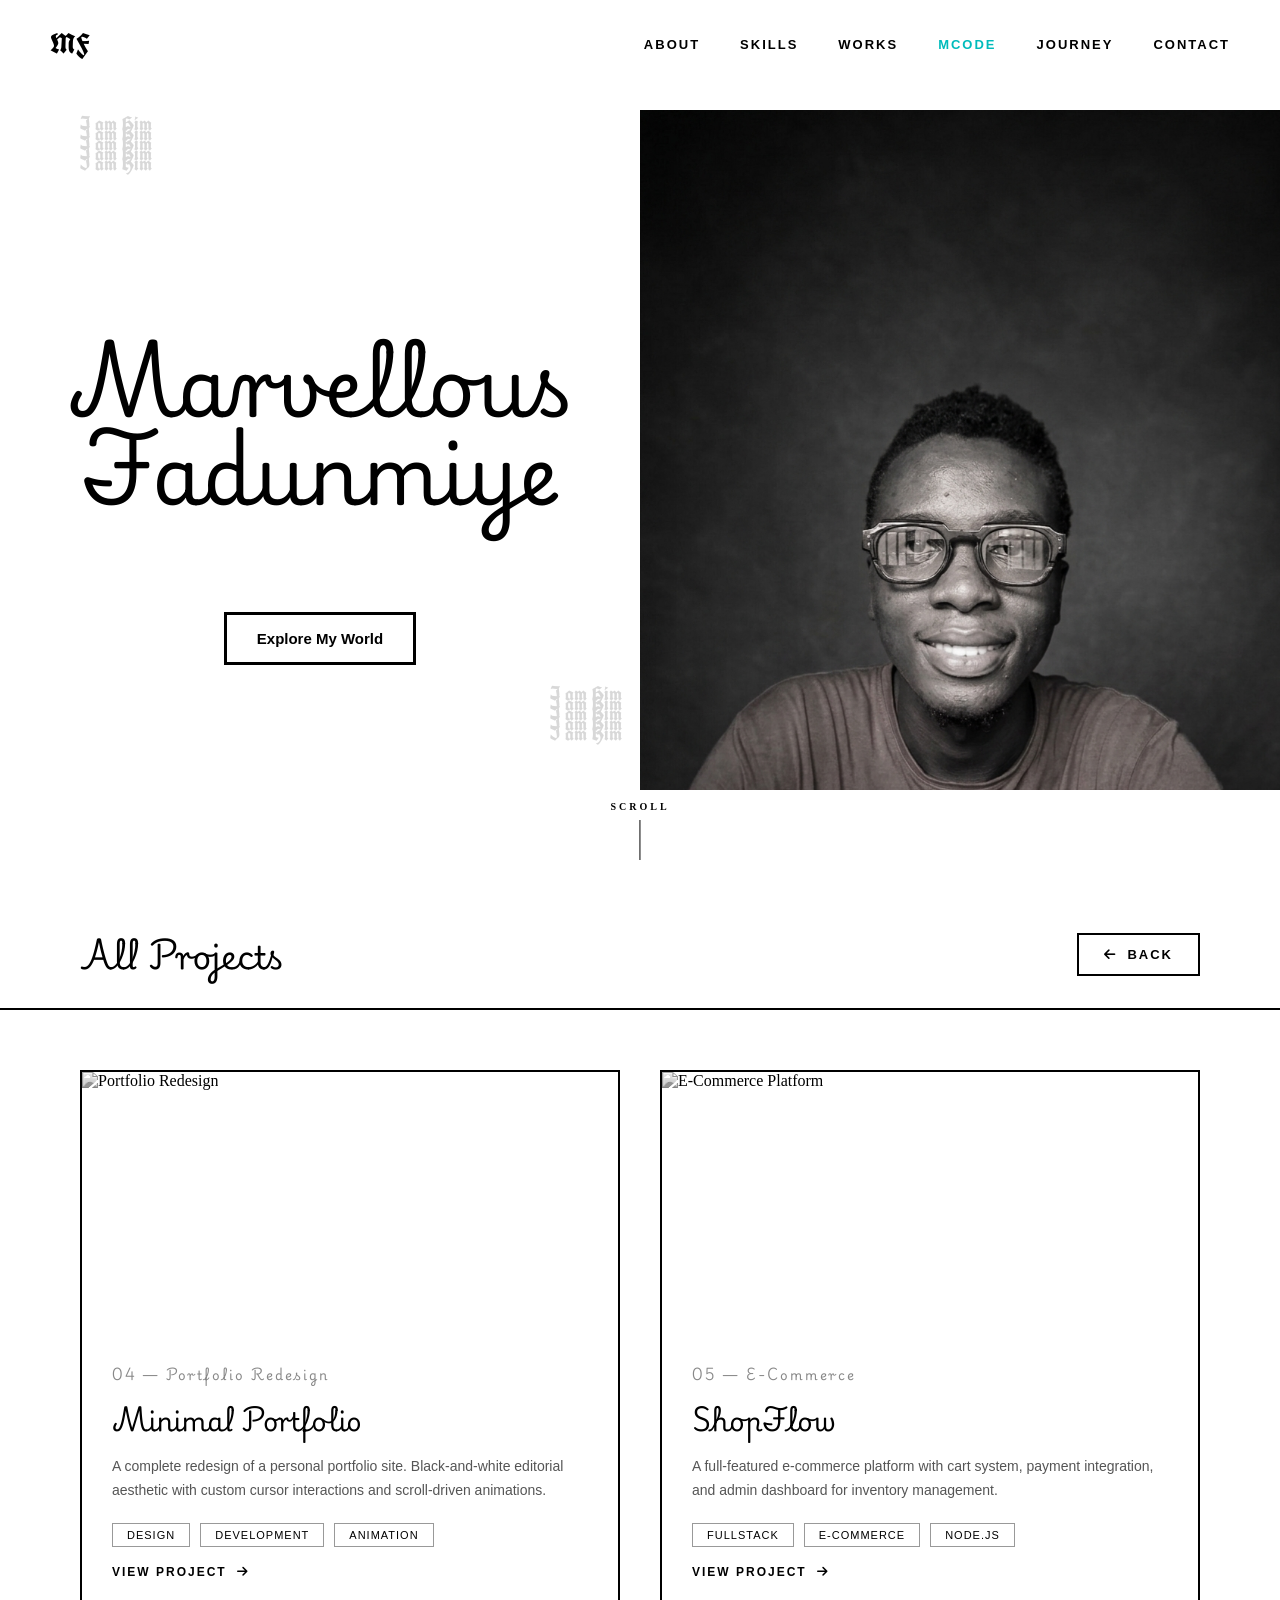
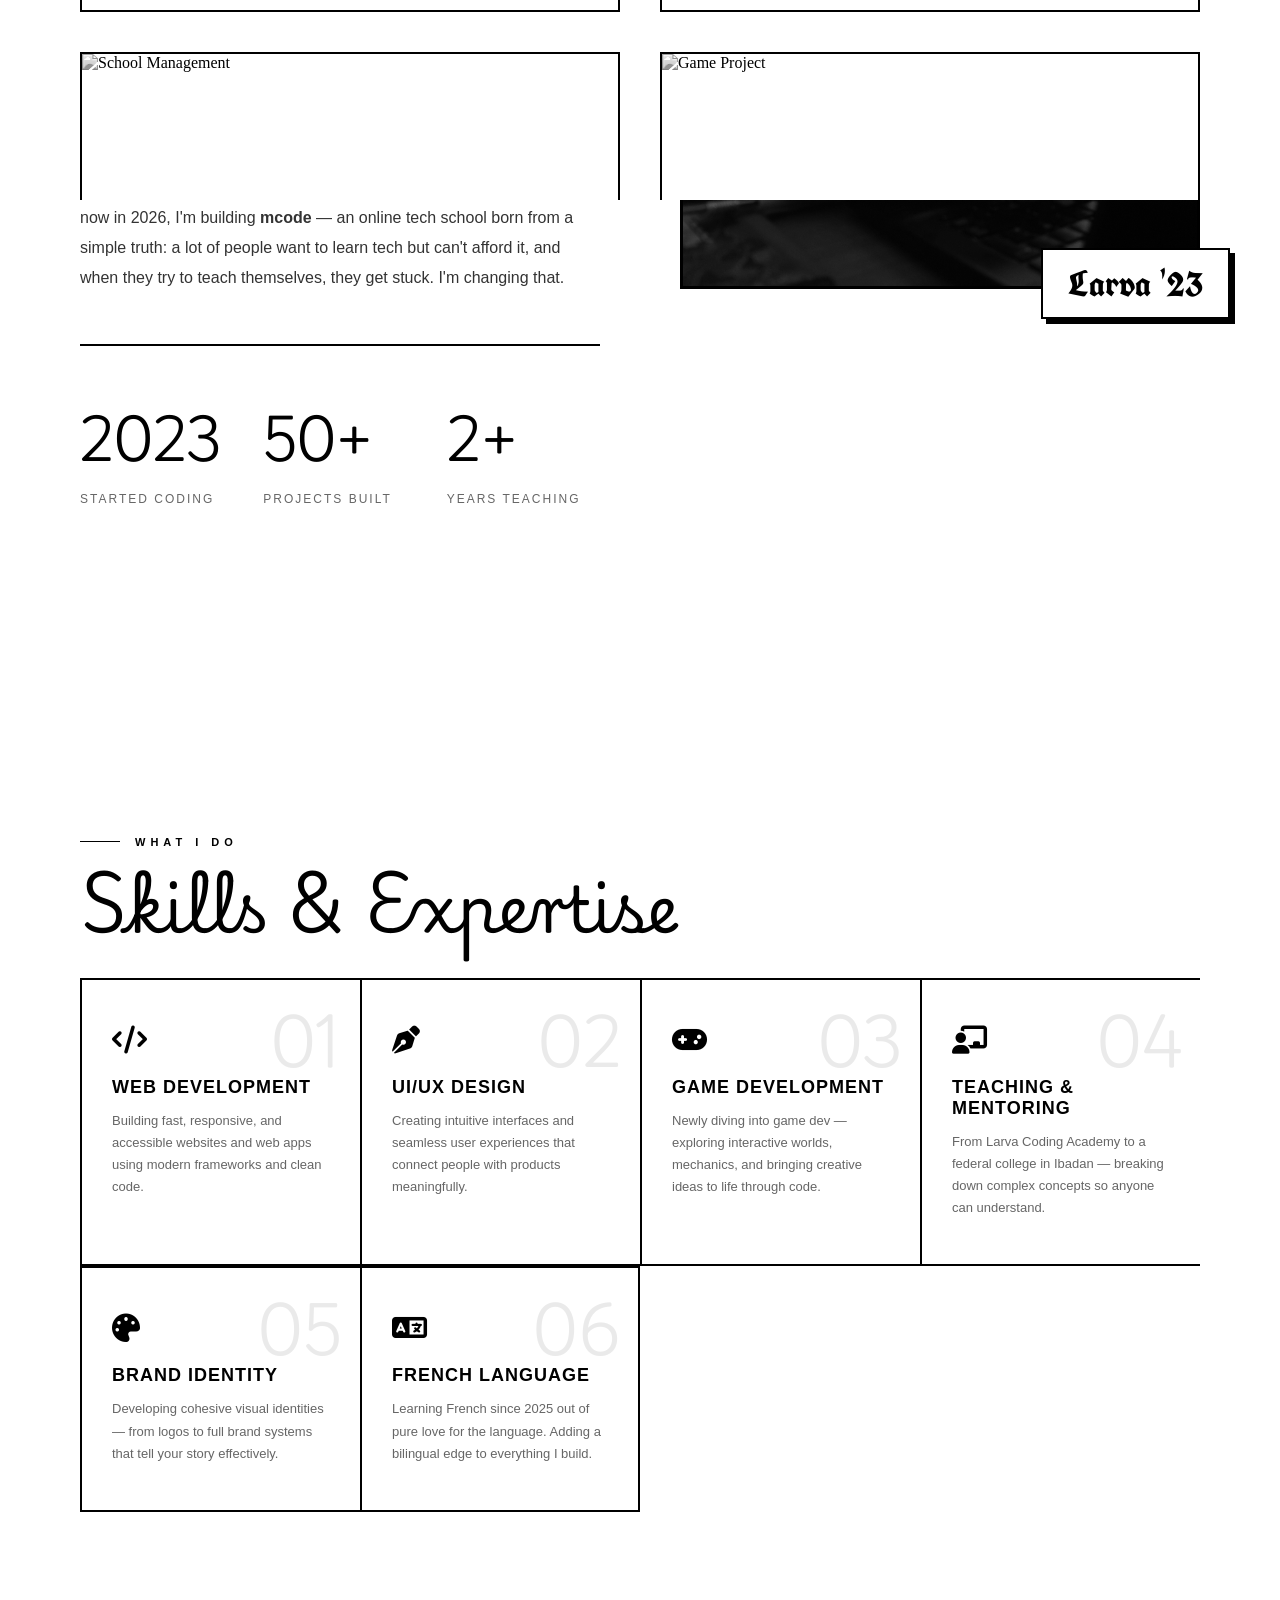
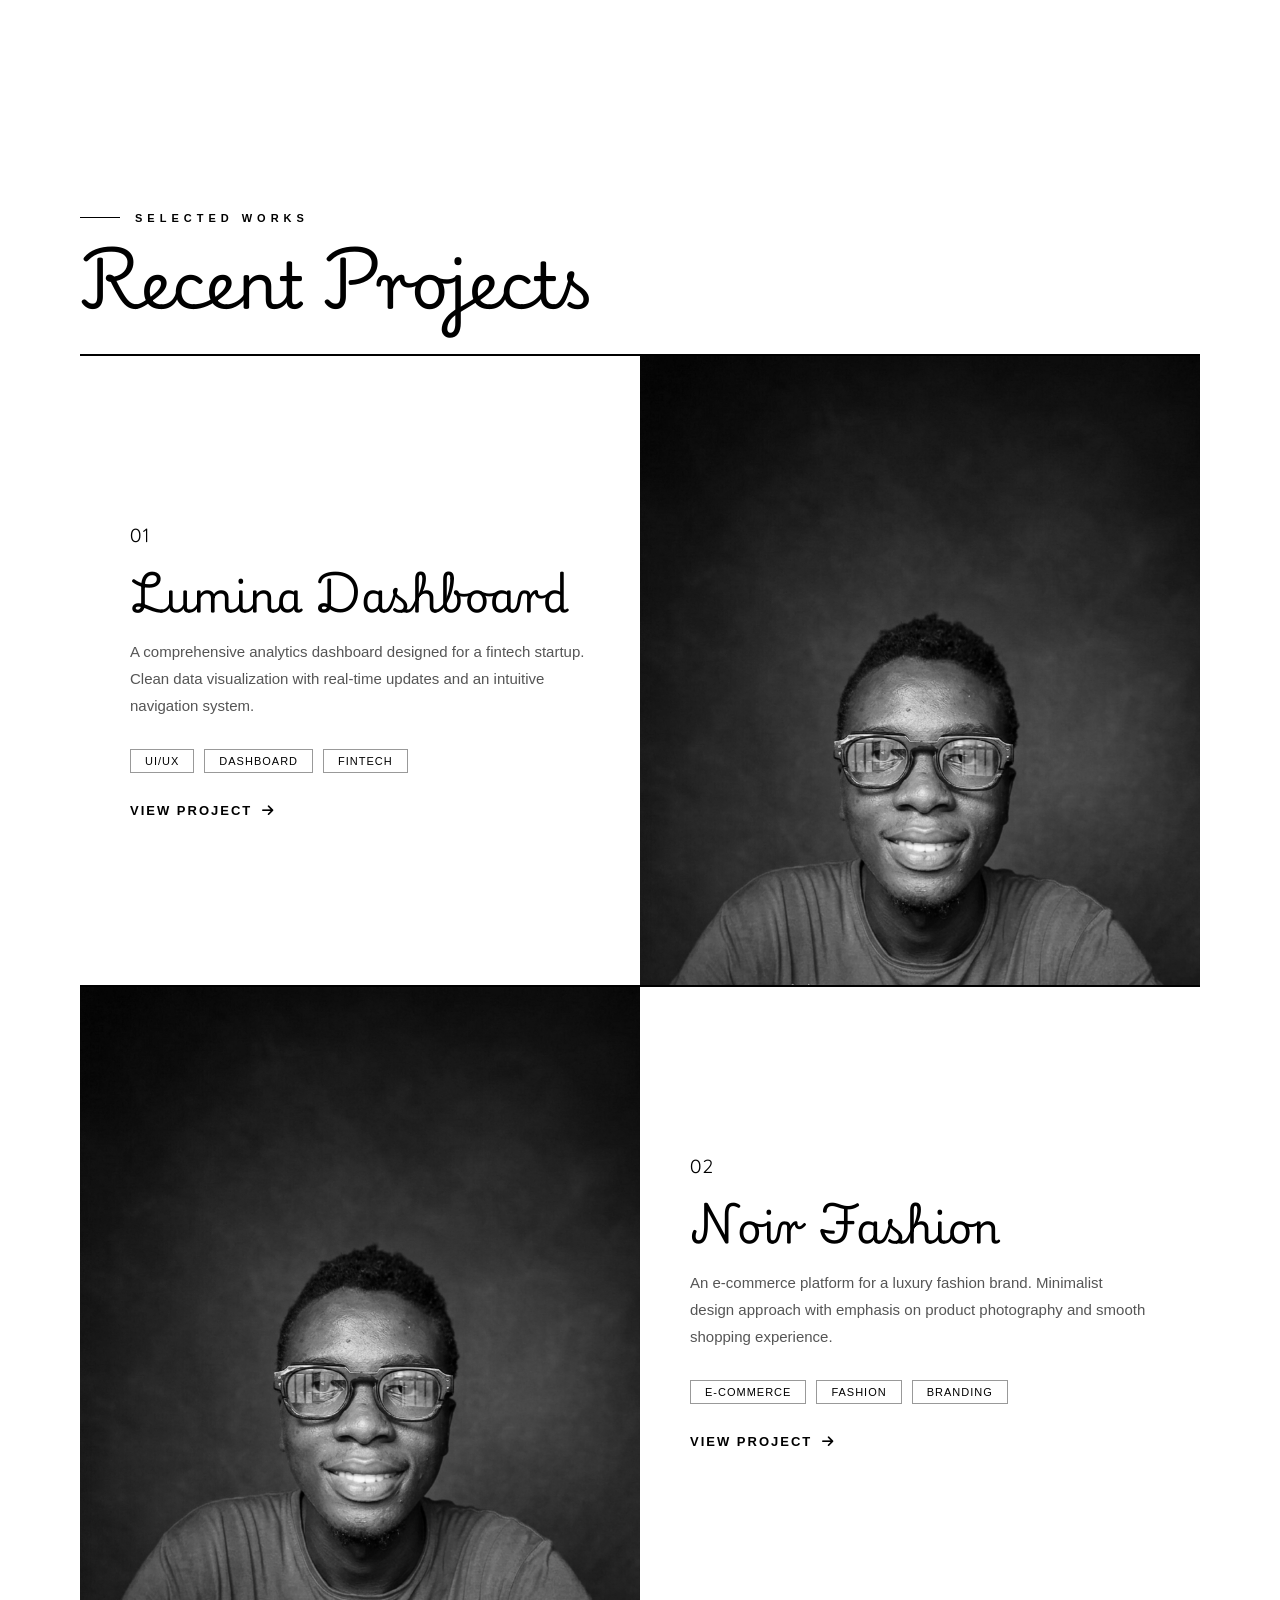
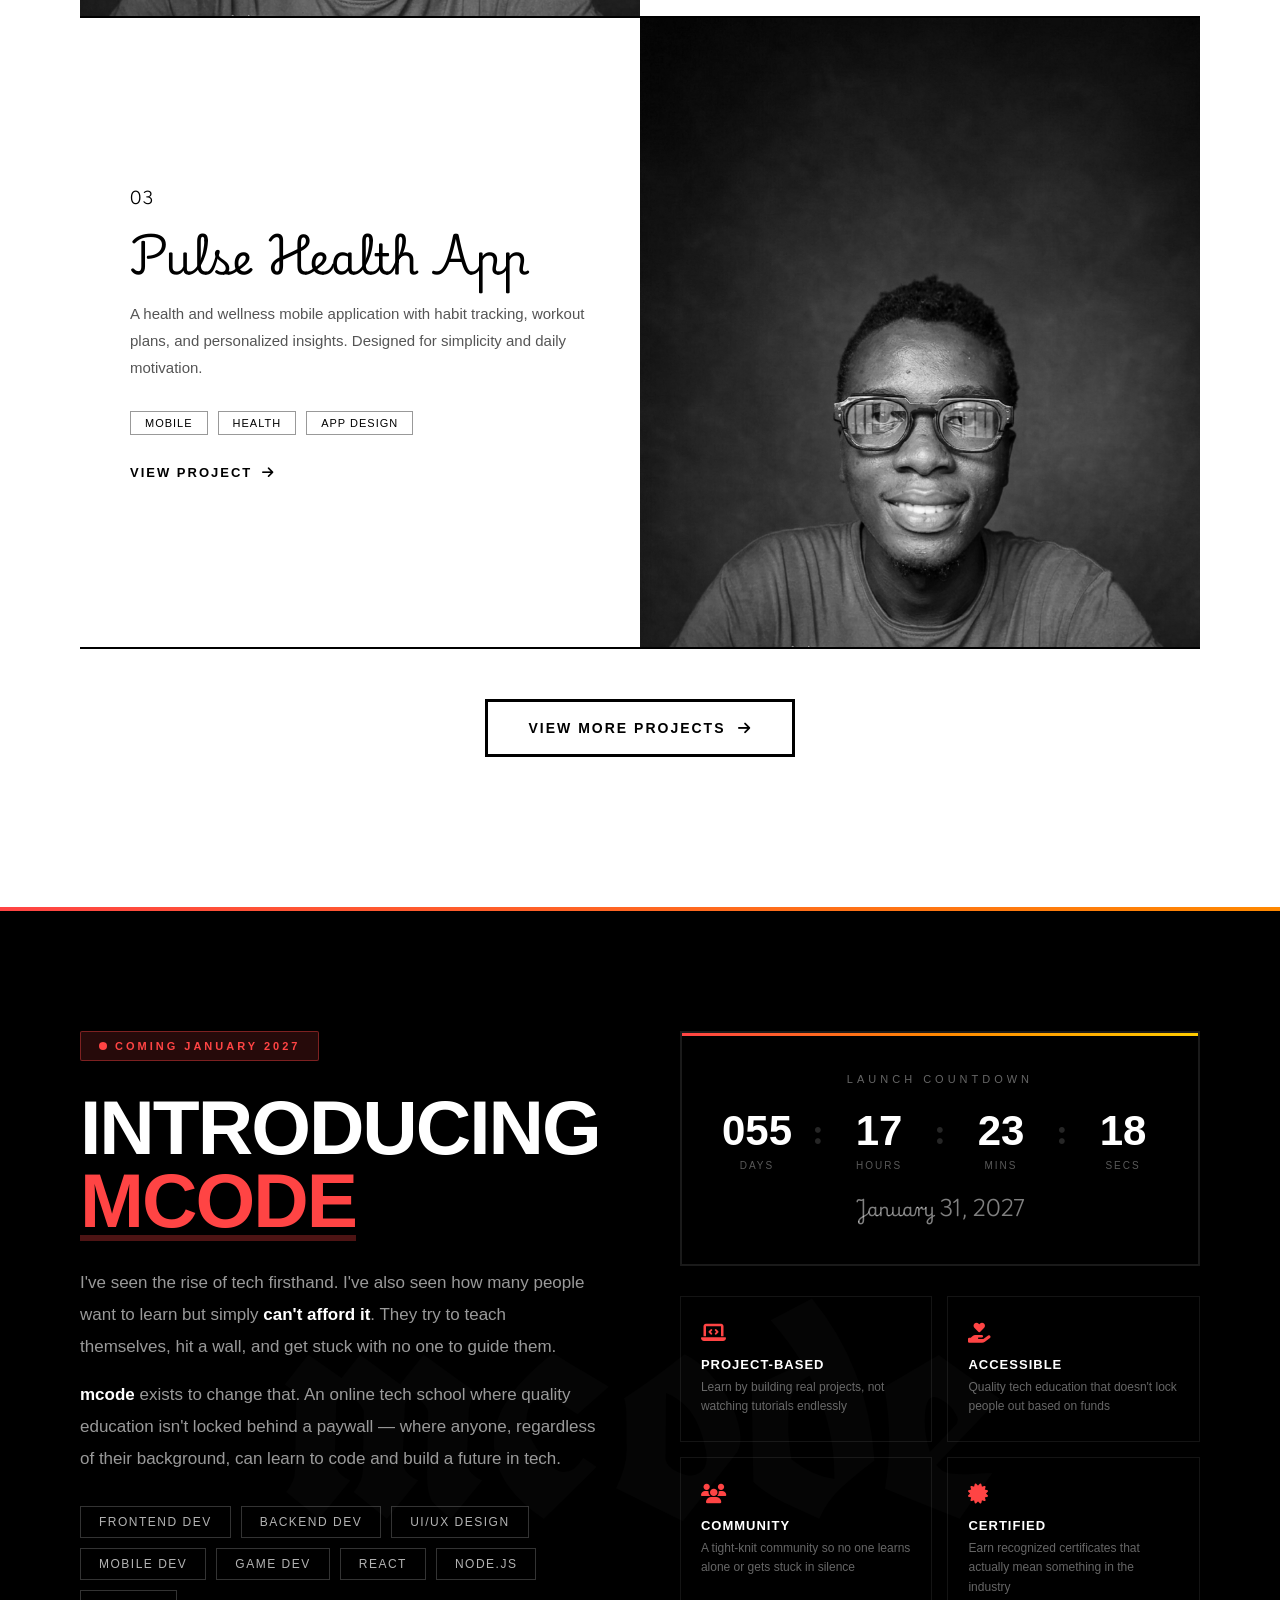
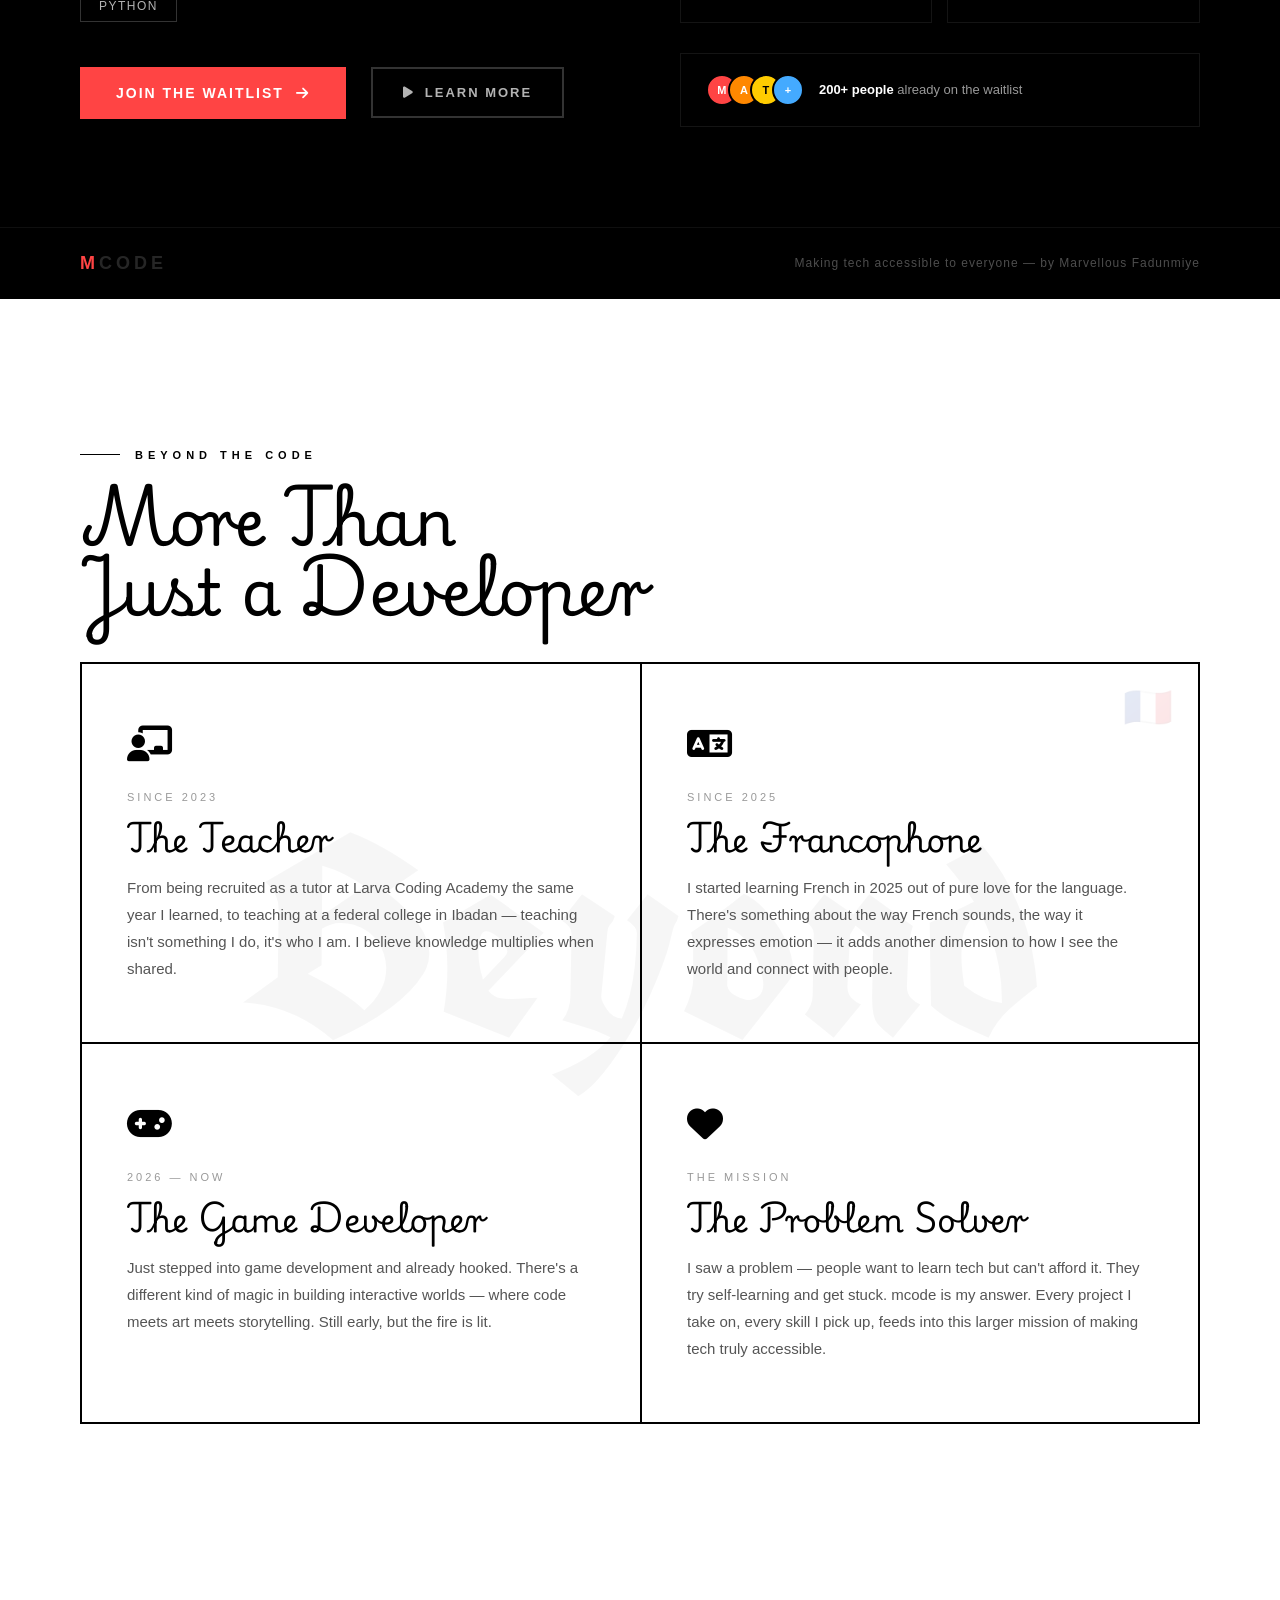
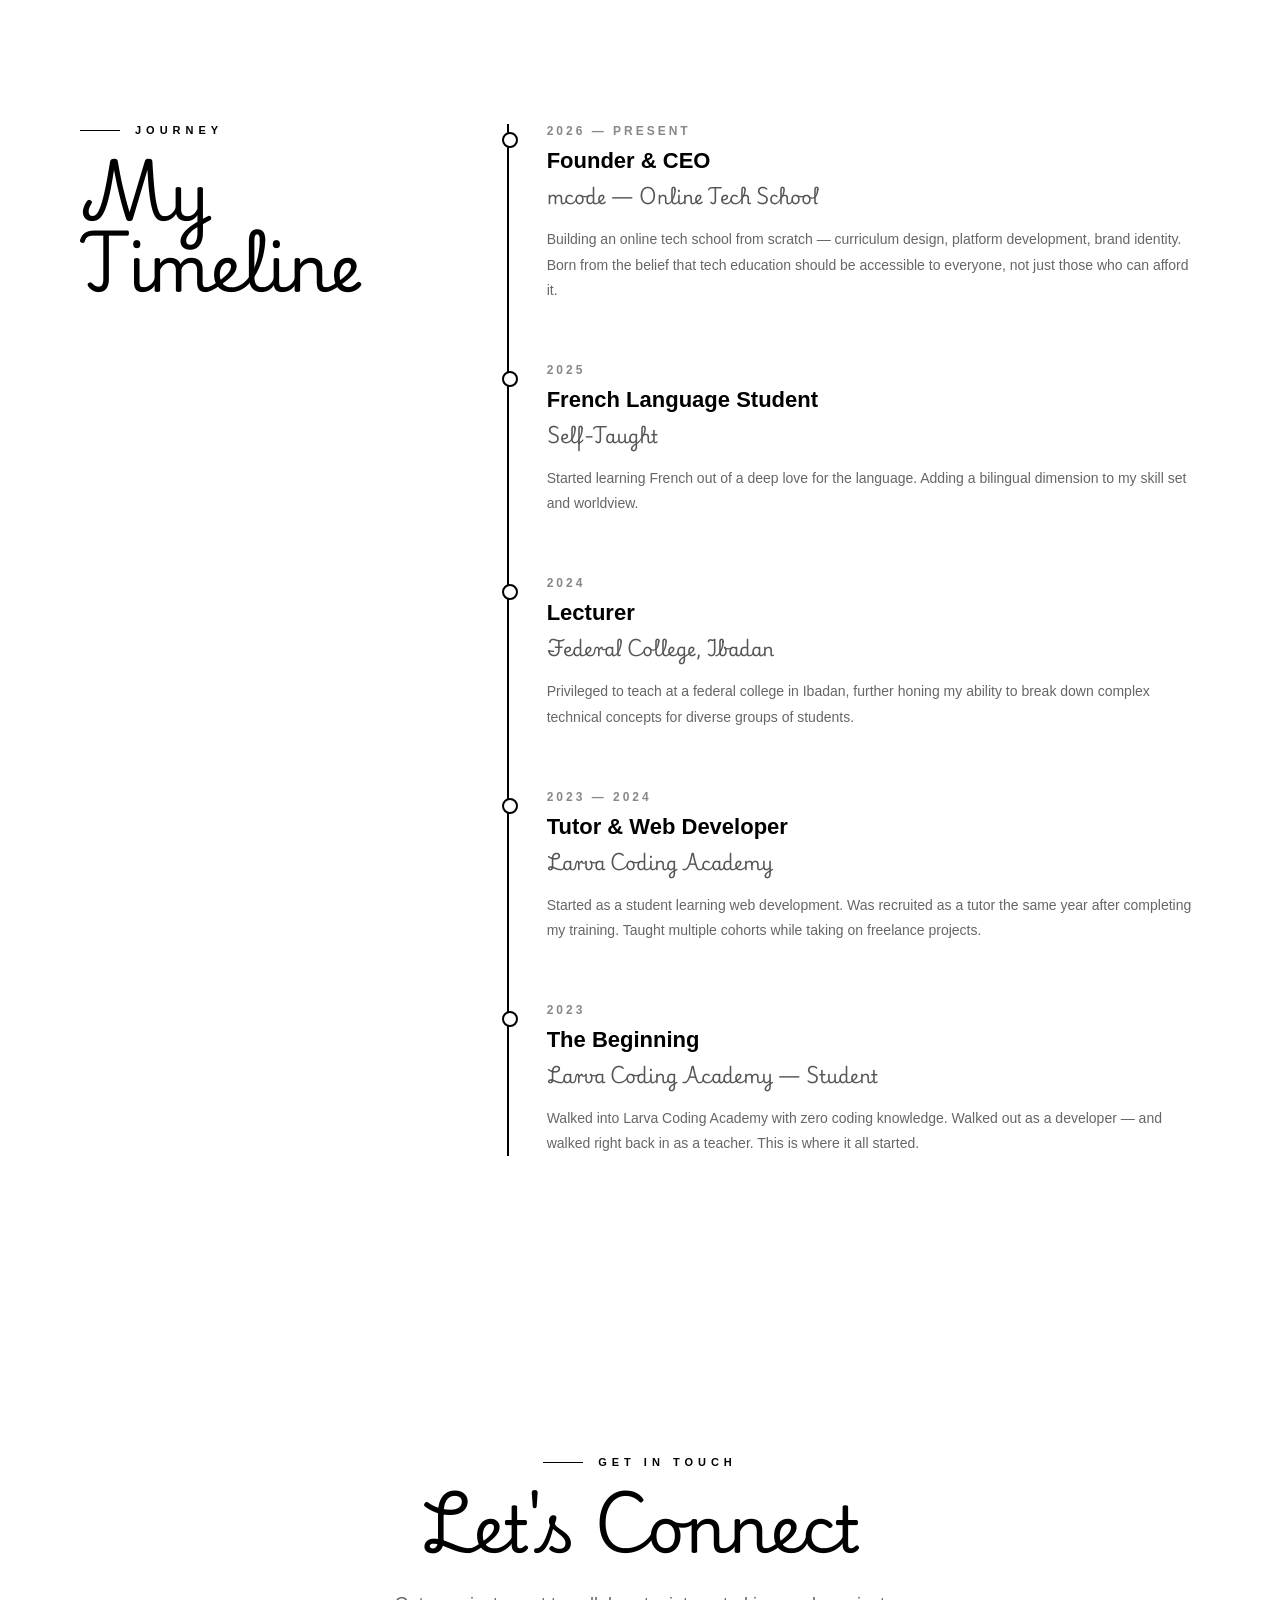
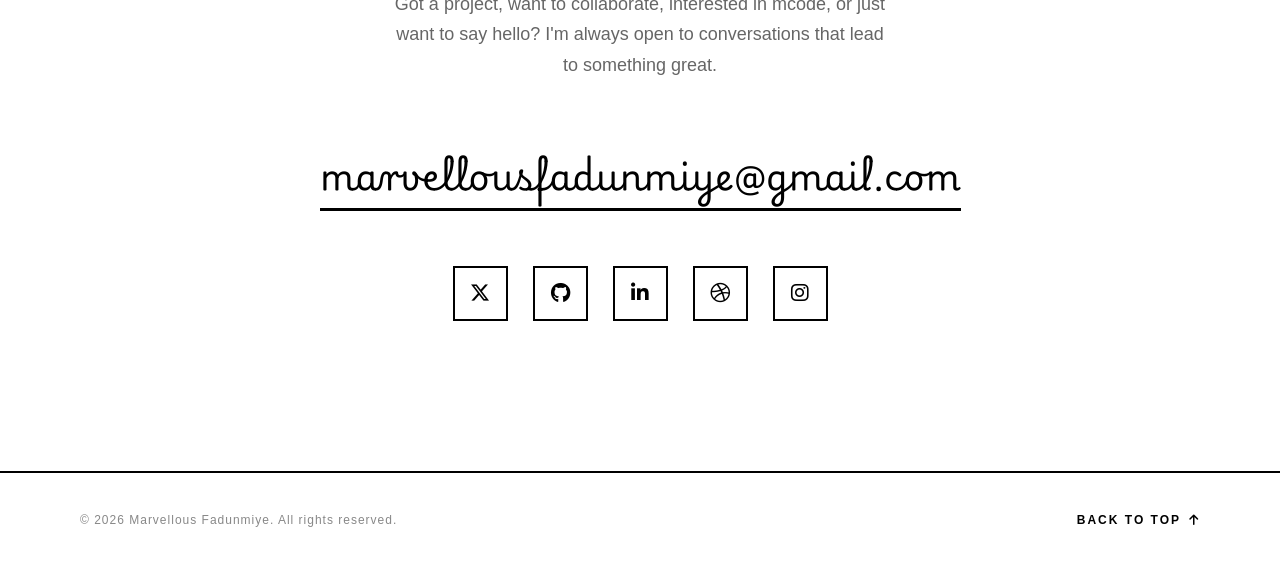
==== commit 0d2182b5: "add content" ====
--- a/index.html
+++ b/index.html
@@ -696,9 +696,9 @@
         great.
       </p>
       <a
-        href="mailto:hello@marvellousfadunmiye.com"
+        href="mailto:marvellousfadunmiye@gmail.com"
         class="contact-email reveal reveal-delay-3"
-        >hello@marvellousfadunmiye.com</a
+        >marvellousfadunmiye@gmail.com</a
       >
 
       <div class="contact-socials reveal reveal-delay-4">
@@ -717,5 +717,7 @@
         >Back to Top <i class="fas fa-arrow-up"></i
       ></a>
     </footer>
+
+    <script src="./js/main.js"></script>
   </body>
 </html>
